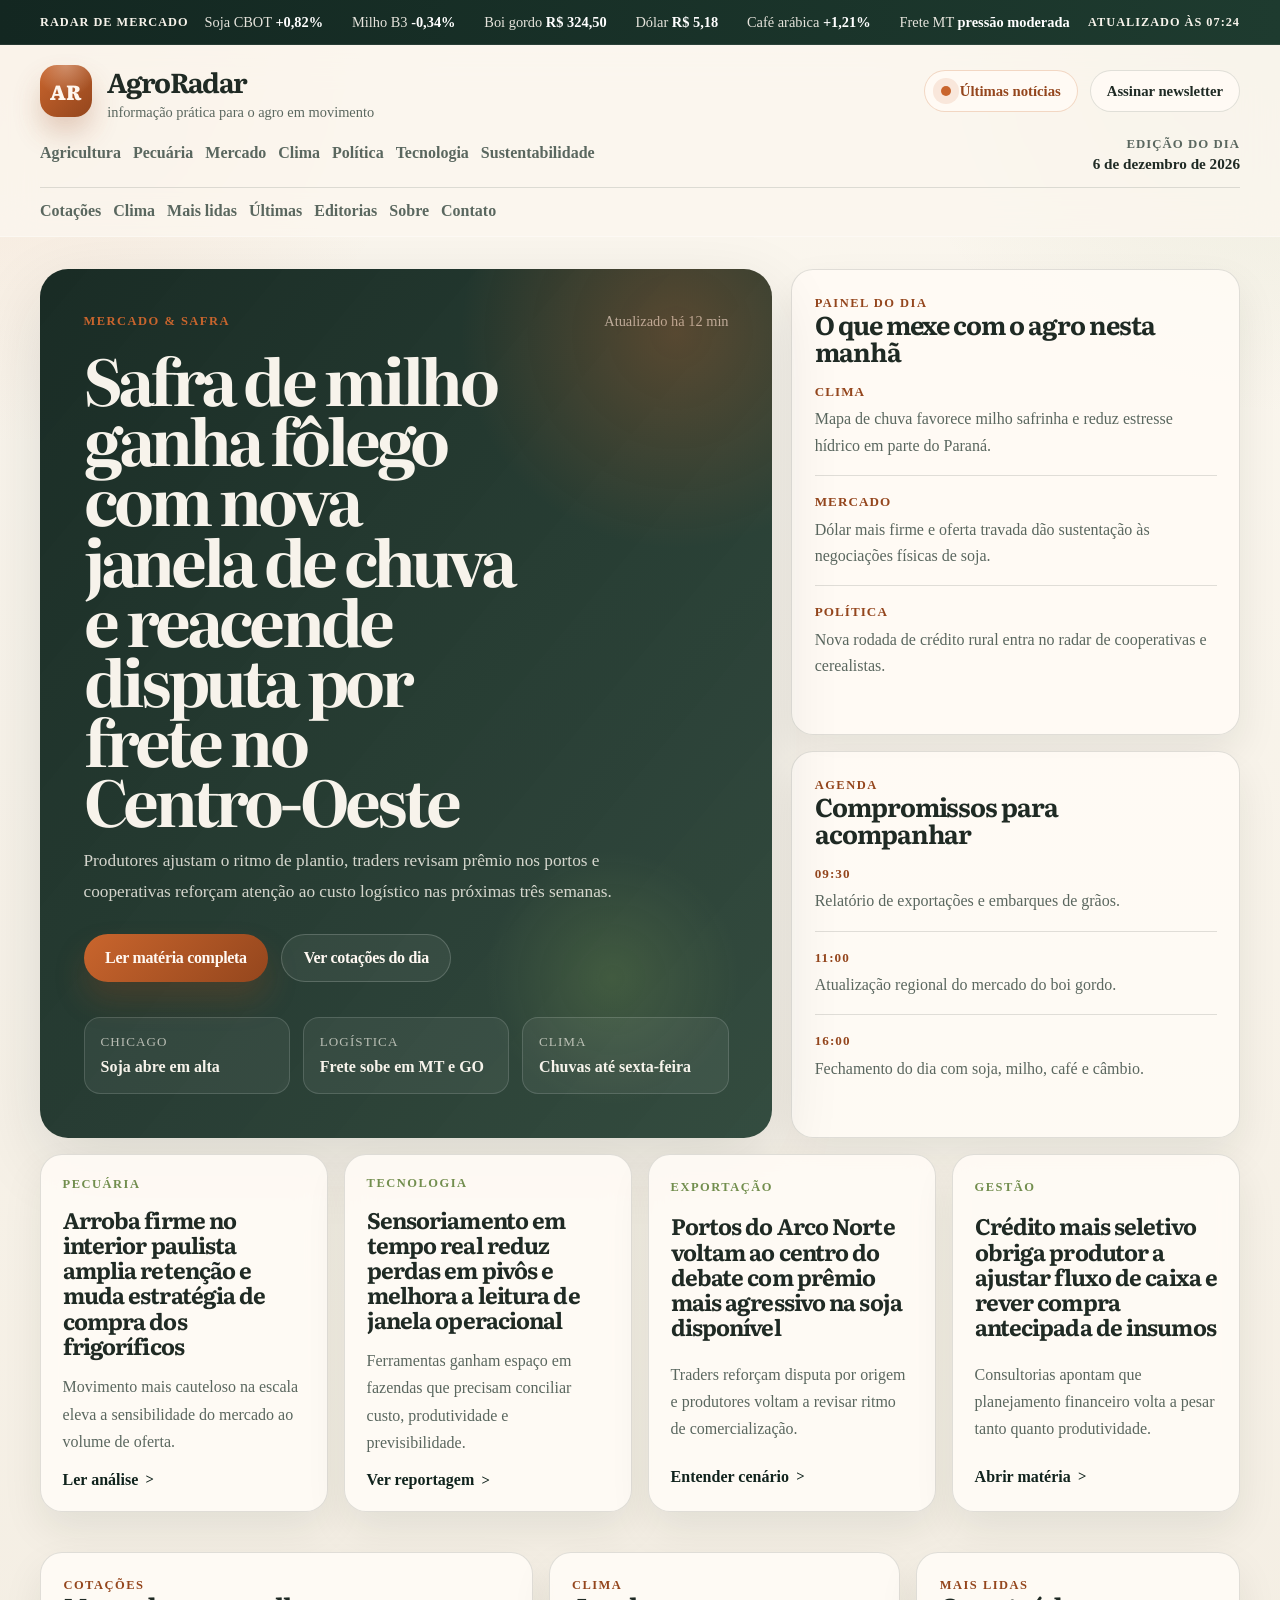
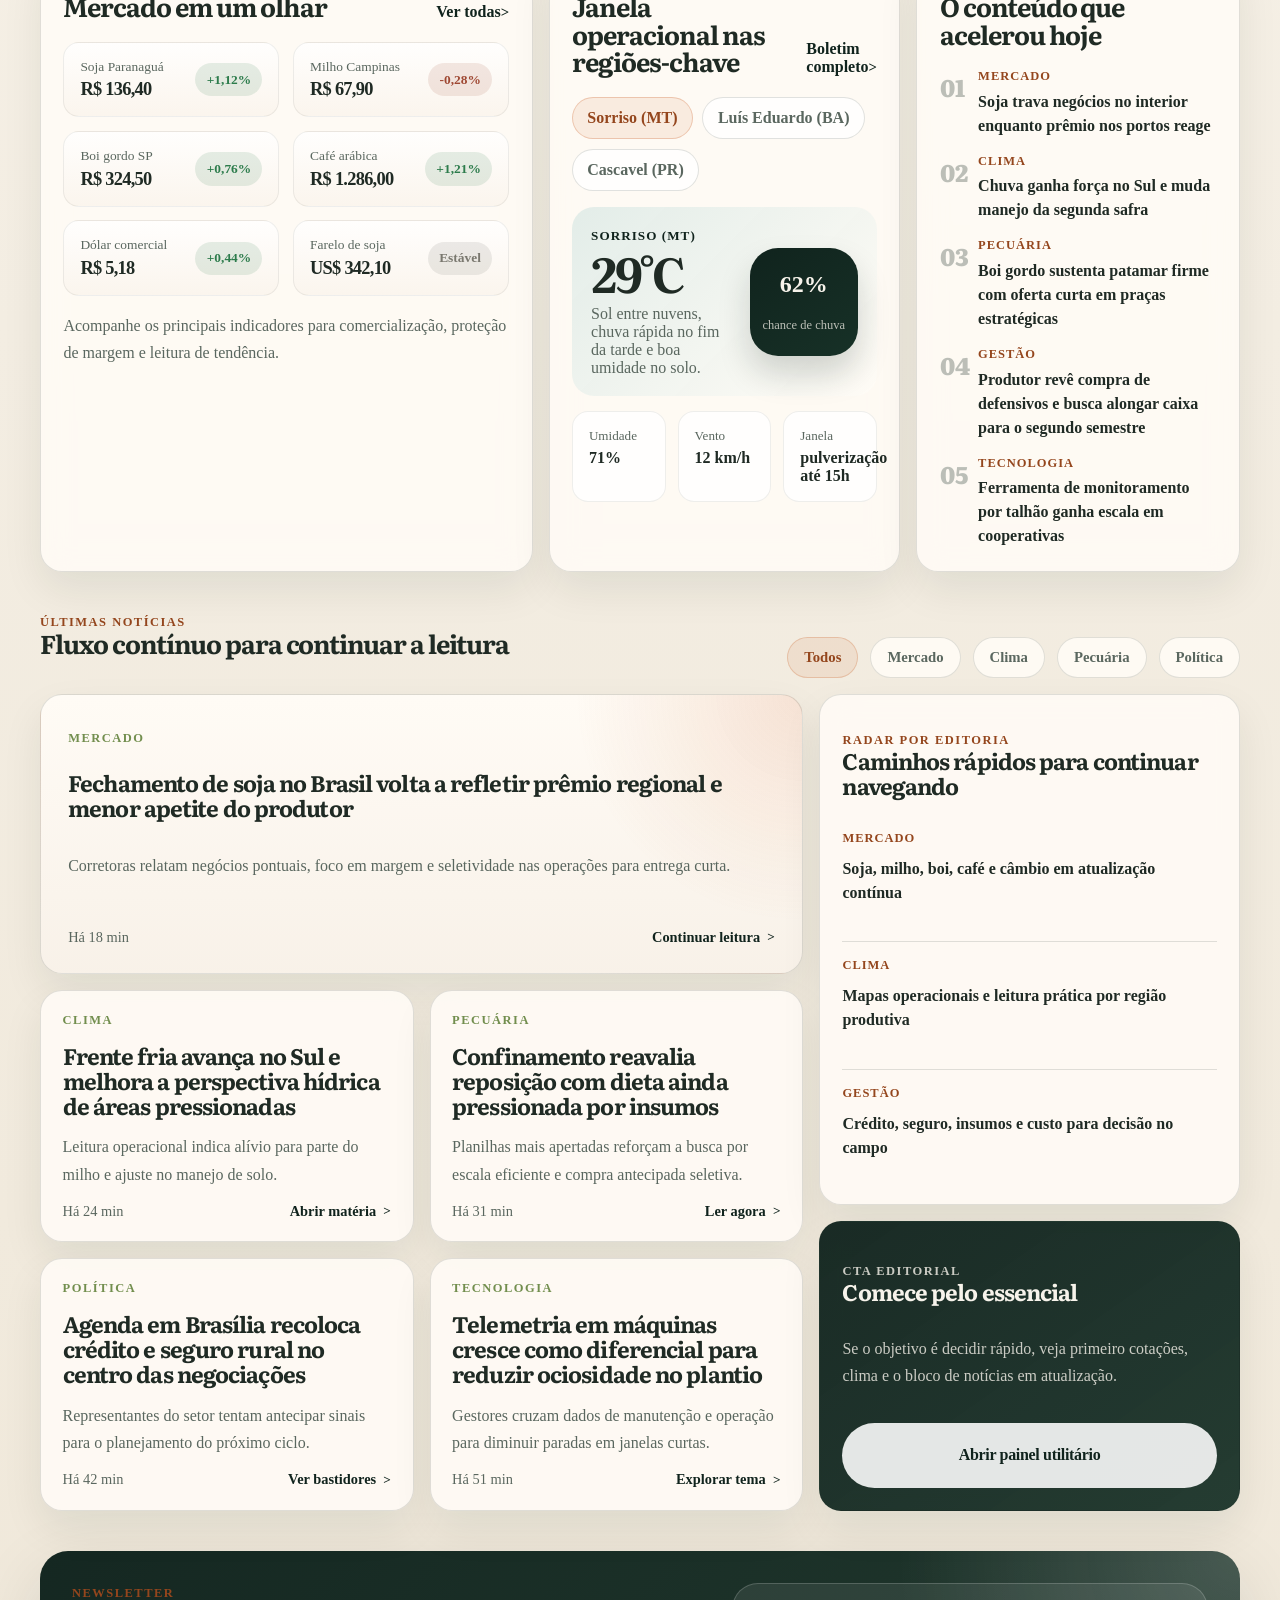
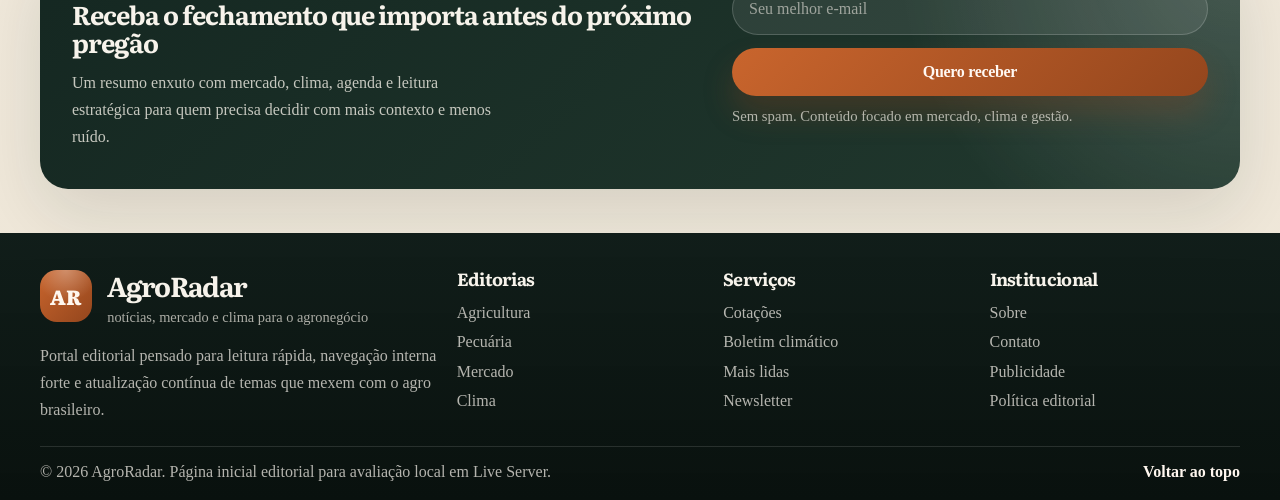
==== index.html @ d8e0eb6e "agroradar" ====
<!DOCTYPE html>
<html lang="pt-BR">
<head>
  <meta charset="UTF-8">
  <meta name="viewport" content="width=device-width, initial-scale=1.0">
  <title>AgroRadar | Notícias, mercado e clima para o agro</title>
  <meta
    name="description"
    content="AgroRadar é um portal editorial do agronegócio com notícias, cotações, clima e análise para quem decide no campo e no mercado."
  >
  <link rel="preconnect" href="https://fonts.googleapis.com">
  <link rel="preconnect" href="https://fonts.gstatic.com" crossorigin>
  <link
    href="https://fonts.googleapis.com/css2?family=Literata:opsz,wght@7..72,600;7..72,700;7..72,800&family=Manrope:wght@400;500;600;700;800&display=swap"
    rel="stylesheet"
  >
  <link rel="stylesheet" href="css/style.css">
</head>
<body>
  <div class="page-shell">
    <aside class="market-ticker" aria-label="Ticker de mercado">
      <div class="container ticker-wrap">
        <span class="ticker-label">Radar de Mercado</span>
        <div class="ticker-window">
          <div class="ticker-track">
            <div class="ticker-group" aria-hidden="false">
              <span>Soja CBOT <strong>+0,82%</strong></span>
              <span>Milho B3 <strong>-0,34%</strong></span>
              <span>Boi gordo <strong>R$ 324,50</strong></span>
              <span>Dólar <strong>R$ 5,18</strong></span>
              <span>Café arábica <strong>+1,21%</strong></span>
              <span>Frete MT <strong>pressão moderada</strong></span>
            </div>
            <div class="ticker-group" aria-hidden="true">
              <span>Soja CBOT <strong>+0,82%</strong></span>
              <span>Milho B3 <strong>-0,34%</strong></span>
              <span>Boi gordo <strong>R$ 324,50</strong></span>
              <span>Dólar <strong>R$ 5,18</strong></span>
              <span>Café arábica <strong>+1,21%</strong></span>
              <span>Frete MT <strong>pressão moderada</strong></span>
            </div>
          </div>
        </div>
        <span class="ticker-meta">Atualizado às <span class="js-live-time">09:24</span></span>
      </div>
    </aside>

    <header class="site-header" id="topo">
      <div class="container header-main">
        <a class="brand" href="index.html" aria-label="AgroRadar, voltar para a página inicial">
          <span class="brand-mark">AR</span>
          <span class="brand-copy">
            <strong>AgroRadar</strong>
            <small>informação prática para o agro em movimento</small>
          </span>
        </a>

        <div class="header-actions">
          <a class="pill-link is-live" href="#ultimas">Últimas notícias</a>
          <a class="pill-link" href="#newsletter">Assinar newsletter</a>
        </div>

        <button
          class="nav-toggle"
          type="button"
          aria-expanded="false"
          aria-controls="site-navigation"
        >
          Menu
        </button>
      </div>

      <div class="container header-nav-row">
        <nav class="site-nav" id="site-navigation" aria-label="Editorias principais">
          <a href="categoria.html">Agricultura</a>
          <a href="categoria.html">Pecuária</a>
          <a href="categoria.html">Mercado</a>
          <a href="categoria.html">Clima</a>
          <a href="categoria.html">Política</a>
          <a href="categoria.html">Tecnologia</a>
          <a href="categoria.html">Sustentabilidade</a>
        </nav>

        <div class="header-stamp">
          <span>Edição do dia</span>
          <strong class="js-live-date">15 de abril de 2026</strong>
        </div>
      </div>

      <div class="container quick-links" aria-label="Navegação rápida">
        <a href="#cotacoes">Cotações</a>
        <a href="#clima">Clima</a>
        <a href="#mais-lidas">Mais lidas</a>
        <a href="#ultimas">Últimas</a>
        <a href="categoria.html">Editorias</a>
        <a href="sobre.html">Sobre</a>
        <a href="contato.html">Contato</a>
      </div>
    </header>

    <main>
      <section class="hero-section">
        <div class="container hero-grid">
          <article class="hero-lead">
            <div class="story-meta">
              <span class="eyebrow">Mercado &amp; Safra</span>
              <span class="story-time">Atualizado há 12 min</span>
            </div>

            <h1>Safra de milho ganha fôlego com nova janela de chuva e reacende disputa por frete no Centro-Oeste</h1>

            <p class="story-summary">
              Produtores ajustam o ritmo de plantio, traders revisam prêmio nos portos e cooperativas
              reforçam atenção ao custo logístico nas próximas três semanas.
            </p>

            <div class="hero-actions">
              <a class="button button--primary" href="noticia.html">Ler matéria completa</a>
              <a class="button button--ghost" href="#cotacoes">Ver cotações do dia</a>
            </div>

            <div class="hero-metrics" aria-label="Resumo rápido do cenário">
              <div>
                <span>Chicago</span>
                <strong>Soja abre em alta</strong>
              </div>
              <div>
                <span>Logística</span>
                <strong>Frete sobe em MT e GO</strong>
              </div>
              <div>
                <span>Clima</span>
                <strong>Chuvas até sexta-feira</strong>
              </div>
            </div>
          </article>

          <aside class="hero-sidebar">
            <section class="briefing-card">
              <div class="section-heading section-heading--compact">
                <div>
                  <span class="section-kicker">Painel do dia</span>
                  <h2>O que mexe com o agro nesta manhã</h2>
                </div>
              </div>

              <ul class="briefing-list">
                <li>
                  <strong>Clima</strong>
                  <p>Mapa de chuva favorece milho safrinha e reduz estresse hídrico em parte do Paraná.</p>
                </li>
                <li>
                  <strong>Mercado</strong>
                  <p>Dólar mais firme e oferta travada dão sustentação às negociações físicas de soja.</p>
                </li>
                <li>
                  <strong>Política</strong>
                  <p>Nova rodada de crédito rural entra no radar de cooperativas e cerealistas.</p>
                </li>
              </ul>
            </section>

            <section class="agenda-card">
              <div class="section-heading section-heading--compact">
                <div>
                  <span class="section-kicker">Agenda</span>
                  <h2>Compromissos para acompanhar</h2>
                </div>
              </div>

              <ul class="agenda-list">
                <li>
                  <span>09:30</span>
                  <p>Relatório de exportações e embarques de grãos.</p>
                </li>
                <li>
                  <span>11:00</span>
                  <p>Atualização regional do mercado do boi gordo.</p>
                </li>
                <li>
                  <span>16:00</span>
                  <p>Fechamento do dia com soja, milho, café e câmbio.</p>
                </li>
              </ul>
            </section>
          </aside>
        </div>

        <div class="container highlight-grid">
          <article class="story-card">
            <span class="eyebrow eyebrow--soft">Pecuária</span>
            <h3>Arroba firme no interior paulista amplia retenção e muda estratégia de compra dos frigoríficos</h3>
            <p>Movimento mais cauteloso na escala eleva a sensibilidade do mercado ao volume de oferta.</p>
            <a class="text-link" href="noticia.html">Ler análise</a>
          </article>

          <article class="story-card">
            <span class="eyebrow eyebrow--soft">Tecnologia</span>
            <h3>Sensoriamento em tempo real reduz perdas em pivôs e melhora a leitura de janela operacional</h3>
            <p>Ferramentas ganham espaço em fazendas que precisam conciliar custo, produtividade e previsibilidade.</p>
            <a class="text-link" href="noticia.html">Ver reportagem</a>
          </article>

          <article class="story-card">
            <span class="eyebrow eyebrow--soft">Exportação</span>
            <h3>Portos do Arco Norte voltam ao centro do debate com prêmio mais agressivo na soja disponível</h3>
            <p>Traders reforçam disputa por origem e produtores voltam a revisar ritmo de comercialização.</p>
            <a class="text-link" href="noticia.html">Entender cenário</a>
          </article>

          <article class="story-card">
            <span class="eyebrow eyebrow--soft">Gestão</span>
            <h3>Crédito mais seletivo obriga produtor a ajustar fluxo de caixa e rever compra antecipada de insumos</h3>
            <p>Consultorias apontam que planejamento financeiro volta a pesar tanto quanto produtividade.</p>
            <a class="text-link" href="noticia.html">Abrir matéria</a>
          </article>
        </div>
      </section>

      <section class="utility-section">
        <div class="container utility-grid">
          <article class="panel quotes-panel" id="cotacoes">
            <div class="section-heading">
              <div>
                <span class="section-kicker">Cotações</span>
                <h2>Mercado em um olhar</h2>
              </div>
              <a class="section-link" href="categoria.html">Ver todas</a>
            </div>

            <div class="quote-grid">
              <article class="quote-card">
                <div>
                  <span>Soja Paranaguá</span>
                  <strong>R$ 136,40</strong>
                </div>
                <span class="quote-trend is-up">+1,12%</span>
              </article>
              <article class="quote-card">
                <div>
                  <span>Milho Campinas</span>
                  <strong>R$ 67,90</strong>
                </div>
                <span class="quote-trend is-down">-0,28%</span>
              </article>
              <article class="quote-card">
                <div>
                  <span>Boi gordo SP</span>
                  <strong>R$ 324,50</strong>
                </div>
                <span class="quote-trend is-up">+0,76%</span>
              </article>
              <article class="quote-card">
                <div>
                  <span>Café arábica</span>
                  <strong>R$ 1.286,00</strong>
                </div>
                <span class="quote-trend is-up">+1,21%</span>
              </article>
              <article class="quote-card">
                <div>
                  <span>Dólar comercial</span>
                  <strong>R$ 5,18</strong>
                </div>
                <span class="quote-trend is-up">+0,44%</span>
              </article>
              <article class="quote-card">
                <div>
                  <span>Farelo de soja</span>
                  <strong>US$ 342,10</strong>
                </div>
                <span class="quote-trend is-flat">Estável</span>
              </article>
            </div>

            <p class="panel-note">
              Acompanhe os principais indicadores para comercialização, proteção de margem e leitura de tendência.
            </p>
          </article>

          <aside class="panel weather-panel" id="clima">
            <div class="section-heading">
              <div>
                <span class="section-kicker">Clima</span>
                <h2>Janela operacional nas regiões-chave</h2>
              </div>
              <a class="section-link" href="categoria.html">Boletim completo</a>
            </div>

            <div class="weather-tabs" role="tablist" aria-label="Regiões monitoradas">
              <button class="weather-tab is-active" type="button" data-city="sorriso" aria-pressed="true">Sorriso (MT)</button>
              <button class="weather-tab" type="button" data-city="luis-eduardo" aria-pressed="false">Luís Eduardo (BA)</button>
              <button class="weather-tab" type="button" data-city="cascavel" aria-pressed="false">Cascavel (PR)</button>
            </div>

            <div class="weather-current">
              <div class="weather-copy">
                <span class="weather-label" data-weather-city-label>Sorriso (MT)</span>
                <strong class="weather-temp" data-weather-temp>29°C</strong>
                <p data-weather-condition>Sol entre nuvens, chuva rápida no fim da tarde e boa umidade no solo.</p>
              </div>
              <div class="weather-badge">
                <span data-weather-rain>62%</span>
                <small>chance de chuva</small>
              </div>
            </div>

            <div class="weather-stats">
              <article>
                <span>Umidade</span>
                <strong data-weather-humidity>71%</strong>
              </article>
              <article>
                <span>Vento</span>
                <strong data-weather-wind>12 km/h</strong>
              </article>
              <article>
                <span>Janela</span>
                <strong data-weather-window>pulverização até 15h</strong>
              </article>
            </div>
          </aside>

          <aside class="panel reads-panel" id="mais-lidas">
            <div class="section-heading">
              <div>
                <span class="section-kicker">Mais lidas</span>
                <h2>O conteúdo que acelerou hoje</h2>
              </div>
            </div>

            <ol class="ranked-list">
              <li>
                <a href="noticia.html">
                  <span class="ranked-category">Mercado</span>
                  <strong>Soja trava negócios no interior enquanto prêmio nos portos reage</strong>
                </a>
              </li>
              <li>
                <a href="noticia.html">
                  <span class="ranked-category">Clima</span>
                  <strong>Chuva ganha força no Sul e muda manejo da segunda safra</strong>
                </a>
              </li>
              <li>
                <a href="noticia.html">
                  <span class="ranked-category">Pecuária</span>
                  <strong>Boi gordo sustenta patamar firme com oferta curta em praças estratégicas</strong>
                </a>
              </li>
              <li>
                <a href="noticia.html">
                  <span class="ranked-category">Gestão</span>
                  <strong>Produtor revê compra de defensivos e busca alongar caixa para o segundo semestre</strong>
                </a>
              </li>
              <li>
                <a href="noticia.html">
                  <span class="ranked-category">Tecnologia</span>
                  <strong>Ferramenta de monitoramento por talhão ganha escala em cooperativas</strong>
                </a>
              </li>
            </ol>
          </aside>
        </div>
      </section>

      <section class="latest-section" id="ultimas">
        <div class="container latest-header">
          <div class="section-heading">
            <div>
              <span class="section-kicker">Últimas notícias</span>
              <h2>Fluxo contínuo para continuar a leitura</h2>
            </div>
          </div>

          <div class="filter-pills" aria-label="Filtros editoriais">
            <a class="filter-pill is-active" href="categoria.html">Todos</a>
            <a class="filter-pill" href="categoria.html">Mercado</a>
            <a class="filter-pill" href="categoria.html">Clima</a>
            <a class="filter-pill" href="categoria.html">Pecuária</a>
            <a class="filter-pill" href="categoria.html">Política</a>
          </div>
        </div>

        <div class="container latest-layout">
          <div class="latest-main">
            <article class="news-card news-card--feature">
              <span class="eyebrow eyebrow--soft">Mercado</span>
              <h3>Fechamento de soja no Brasil volta a refletir prêmio regional e menor apetite do produtor</h3>
              <p>Corretoras relatam negócios pontuais, foco em margem e seletividade nas operações para entrega curta.</p>
              <div class="news-card-footer">
                <span>Há 18 min</span>
                <a class="text-link" href="noticia.html">Continuar leitura</a>
              </div>
            </article>

            <article class="news-card">
              <span class="eyebrow eyebrow--soft">Clima</span>
              <h3>Frente fria avança no Sul e melhora a perspectiva hídrica de áreas pressionadas</h3>
              <p>Leitura operacional indica alívio para parte do milho e ajuste no manejo de solo.</p>
              <div class="news-card-footer">
                <span>Há 24 min</span>
                <a class="text-link" href="noticia.html">Abrir matéria</a>
              </div>
            </article>

            <article class="news-card">
              <span class="eyebrow eyebrow--soft">Pecuária</span>
              <h3>Confinamento reavalia reposição com dieta ainda pressionada por insumos</h3>
              <p>Planilhas mais apertadas reforçam a busca por escala eficiente e compra antecipada seletiva.</p>
              <div class="news-card-footer">
                <span>Há 31 min</span>
                <a class="text-link" href="noticia.html">Ler agora</a>
              </div>
            </article>

            <article class="news-card">
              <span class="eyebrow eyebrow--soft">Política</span>
              <h3>Agenda em Brasília recoloca crédito e seguro rural no centro das negociações</h3>
              <p>Representantes do setor tentam antecipar sinais para o planejamento do próximo ciclo.</p>
              <div class="news-card-footer">
                <span>Há 42 min</span>
                <a class="text-link" href="noticia.html">Ver bastidores</a>
              </div>
            </article>

            <article class="news-card">
              <span class="eyebrow eyebrow--soft">Tecnologia</span>
              <h3>Telemetria em máquinas cresce como diferencial para reduzir ociosidade no plantio</h3>
              <p>Gestores cruzam dados de manutenção e operação para diminuir paradas em janelas curtas.</p>
              <div class="news-card-footer">
                <span>Há 51 min</span>
                <a class="text-link" href="noticia.html">Explorar tema</a>
              </div>
            </article>
          </div>

          <aside class="latest-sidebar">
            <section class="panel sidebar-panel">
              <div class="section-heading section-heading--compact">
                <div>
                  <span class="section-kicker">Radar por editoria</span>
                  <h2>Caminhos rápidos para continuar navegando</h2>
                </div>
              </div>

              <a class="topic-link" href="categoria.html">
                <span>Mercado</span>
                <strong>Soja, milho, boi, café e câmbio em atualização contínua</strong>
              </a>
              <a class="topic-link" href="categoria.html">
                <span>Clima</span>
                <strong>Mapas operacionais e leitura prática por região produtiva</strong>
              </a>
              <a class="topic-link" href="categoria.html">
                <span>Gestão</span>
                <strong>Crédito, seguro, insumos e custo para decisão no campo</strong>
              </a>
            </section>

            <section class="panel sidebar-panel sidebar-panel--accent">
              <div class="section-heading section-heading--compact">
                <div>
                  <span class="section-kicker">CTA editorial</span>
                  <h2>Comece pelo essencial</h2>
                </div>
              </div>

              <p>Se o objetivo é decidir rápido, veja primeiro cotações, clima e o bloco de notícias em atualização.</p>
              <a class="button button--secondary" href="#cotacoes">Abrir painel utilitário</a>
            </section>
          </aside>
        </div>
      </section>

      <section class="newsletter-section" id="newsletter">
        <div class="container">
          <div class="newsletter-card">
            <div class="newsletter-copy">
              <span class="section-kicker">Newsletter</span>
              <h2>Receba o fechamento que importa antes do próximo pregão</h2>
              <p>
                Um resumo enxuto com mercado, clima, agenda e leitura estratégica para quem precisa
                decidir com mais contexto e menos ruído.
              </p>
            </div>

            <form class="newsletter-form" data-newsletter-form>
              <label class="visually-hidden" for="newsletter-email">Seu e-mail</label>
              <input
                id="newsletter-email"
                name="email"
                type="email"
                placeholder="Seu melhor e-mail"
                required
              >
              <button class="button button--primary" type="submit">Quero receber</button>
              <p class="form-note">Sem spam. Conteúdo focado em mercado, clima e gestão.</p>
              <p class="form-feedback" data-form-feedback role="status" aria-live="polite"></p>
            </form>
          </div>
        </div>
      </section>
    </main>

    <footer class="site-footer">
      <div class="container footer-grid">
        <section class="footer-brand">
          <a class="brand brand--footer" href="index.html">
            <span class="brand-mark">AR</span>
            <span class="brand-copy">
              <strong>AgroRadar</strong>
              <small>notícias, mercado e clima para o agronegócio</small>
            </span>
          </a>
          <p>
            Portal editorial pensado para leitura rápida, navegação interna forte e atualização
            contínua de temas que mexem com o agro brasileiro.
          </p>
        </section>

        <nav class="footer-column" aria-label="Editorias do rodapé">
          <h3>Editorias</h3>
          <a href="categoria.html">Agricultura</a>
          <a href="categoria.html">Pecuária</a>
          <a href="categoria.html">Mercado</a>
          <a href="categoria.html">Clima</a>
        </nav>

        <nav class="footer-column" aria-label="Serviços do rodapé">
          <h3>Serviços</h3>
          <a href="#cotacoes">Cotações</a>
          <a href="#clima">Boletim climático</a>
          <a href="#mais-lidas">Mais lidas</a>
          <a href="#newsletter">Newsletter</a>
        </nav>

        <nav class="footer-column" aria-label="Institucional do rodapé">
          <h3>Institucional</h3>
          <a href="sobre.html">Sobre</a>
          <a href="contato.html">Contato</a>
          <a href="categoria.html">Publicidade</a>
          <a href="categoria.html">Política editorial</a>
        </nav>
      </div>

      <div class="container footer-bottom">
        <p>&copy; 2026 AgroRadar. Página inicial editorial para avaliação local em Live Server.</p>
        <a href="#topo">Voltar ao topo</a>
      </div>
    </footer>
  </div>

  <script src="js/script.js"></script>
</body>
</html>
---- css/style.css ----
:root {
  --bg: #f3ede2;
  --bg-soft: #faf6ef;
  --surface: rgba(255, 252, 246, 0.9);
  --surface-strong: #10231d;
  --surface-strong-alt: #173127;
  --ink: #1f2a24;
  --ink-soft: #5a675f;
  --line: rgba(38, 50, 44, 0.14);
  --line-strong: rgba(255, 255, 255, 0.12);
  --accent: #c9652d;
  --accent-deep: #94461d;
  --accent-soft: #f1d2bf;
  --olive: #728e4e;
  --olive-soft: #dbe4cd;
  --sky: #d7e7e3;
  --positive: #2d7c4c;
  --negative: #9f4833;
  --neutral: #7a786f;
  --shadow-strong: 0 24px 70px rgba(17, 35, 29, 0.12);
  --shadow-soft: 0 18px 40px rgba(17, 35, 29, 0.08);
  --radius-xl: 28px;
  --radius-lg: 22px;
  --radius-md: 16px;
  --radius-sm: 12px;
  --container: 1200px;
  --font-sans: "Manrope", "Segoe UI", sans-serif;
  --font-serif: "Literata", Georgia, serif;
}

*,
*::before,
*::after {
  box-sizing: border-box;
}

html {
  scroll-behavior: smooth;
}

body {
  margin: 0;
  min-height: 100vh;
  font-family: var(--font-sans);
  color: var(--ink);
  background:
    radial-gradient(circle at top left, rgba(201, 101, 45, 0.12), transparent 28rem),
    radial-gradient(circle at top right, rgba(114, 142, 78, 0.12), transparent 26rem),
    linear-gradient(180deg, #fbf7ef 0%, var(--bg) 52%, #efe7d8 100%);
}

body::before {
  content: "";
  position: fixed;
  inset: 0;
  background-image:
    linear-gradient(rgba(255, 255, 255, 0.22) 1px, transparent 1px),
    linear-gradient(90deg, rgba(255, 255, 255, 0.22) 1px, transparent 1px);
  background-size: 48px 48px;
  opacity: 0.18;
  pointer-events: none;
  mask-image: linear-gradient(180deg, black 0%, transparent 100%);
}

body,
button,
input {
  font: inherit;
}

a {
  color: inherit;
  text-decoration: none;
}

button,
input {
  border: 0;
}

button {
  cursor: pointer;
}

img {
  display: block;
  max-width: 100%;
}

p,
h1,
h2,
h3,
ul,
ol {
  margin: 0;
}

ul,
ol {
  padding: 0;
}

.page-shell {
  position: relative;
  overflow: clip;
}

.container {
  width: min(calc(100% - 2rem), var(--container));
  margin-inline: auto;
}

.visually-hidden {
  position: absolute;
  width: 1px;
  height: 1px;
  padding: 0;
  margin: -1px;
  overflow: hidden;
  clip: rect(0, 0, 0, 0);
  white-space: nowrap;
  border: 0;
}

.button,
.pill-link,
.filter-pill,
.weather-tab {
  transition:
    transform 180ms ease,
    background-color 180ms ease,
    border-color 180ms ease,
    color 180ms ease,
    box-shadow 180ms ease;
}

.button {
  display: inline-flex;
  align-items: center;
  justify-content: center;
  min-height: 48px;
  padding: 0.85rem 1.35rem;
  border-radius: 999px;
  font-weight: 800;
  letter-spacing: -0.02em;
}

.button--primary {
  background: linear-gradient(135deg, var(--accent), var(--accent-deep));
  color: #fff8f2;
  box-shadow: 0 18px 30px rgba(148, 70, 29, 0.28);
}

.button--ghost {
  border: 1px solid rgba(255, 255, 255, 0.18);
  color: #fff8f2;
  background: rgba(255, 255, 255, 0.06);
}

.button--secondary {
  background: rgba(255, 255, 255, 0.88);
  color: var(--surface-strong);
}

.button:hover,
.pill-link:hover,
.filter-pill:hover,
.weather-tab:hover {
  transform: translateY(-2px);
}

.section-heading {
  display: flex;
  align-items: flex-end;
  justify-content: space-between;
  gap: 1rem;
  margin-bottom: 1.3rem;
}

.section-heading--compact {
  margin-bottom: 1rem;
}

.section-kicker,
.eyebrow {
  display: inline-flex;
  align-items: center;
  gap: 0.45rem;
  font-size: 0.78rem;
  font-weight: 800;
  letter-spacing: 0.12em;
  text-transform: uppercase;
}

.section-kicker {
  color: var(--accent-deep);
}

.eyebrow {
  color: var(--accent);
}

.eyebrow--soft {
  color: var(--olive);
}

.section-heading h2,
.newsletter-copy h2,
.footer-column h3 {
  font-family: var(--font-serif);
  letter-spacing: -0.04em;
}

.section-heading h2,
.newsletter-copy h2 {
  font-size: clamp(1.55rem, 2vw, 2.1rem);
  line-height: 1.08;
}

.section-link,
.text-link {
  font-weight: 800;
  color: var(--surface-strong);
}

.text-link {
  display: inline-flex;
  align-items: center;
  gap: 0.45rem;
}

.text-link::after,
.section-link::after {
  content: ">";
  font-size: 0.92em;
}

.panel,
.story-card,
.news-card {
  border: 1px solid var(--line);
  border-radius: var(--radius-lg);
  background: rgba(255, 251, 245, 0.9);
  backdrop-filter: blur(14px);
  box-shadow: var(--shadow-soft);
}

.market-ticker {
  position: relative;
  z-index: 40;
  border-bottom: 1px solid rgba(255, 255, 255, 0.08);
  background: linear-gradient(90deg, #132721, #1e3b2f);
  color: #f7f3eb;
}

.ticker-wrap {
  display: grid;
  grid-template-columns: auto 1fr auto;
  align-items: center;
  gap: 1rem;
  min-height: 44px;
}

.ticker-label,
.ticker-meta {
  font-size: 0.77rem;
  font-weight: 800;
  letter-spacing: 0.08em;
  text-transform: uppercase;
}

.ticker-window {
  overflow: hidden;
}

.ticker-track {
  display: flex;
  width: max-content;
  animation: ticker-slide 28s linear infinite;
}

.ticker-group {
  display: flex;
  align-items: center;
  gap: 1.8rem;
  padding-right: 1.8rem;
  white-space: nowrap;
}

.ticker-group span {
  color: rgba(247, 243, 235, 0.92);
  font-size: 0.9rem;
}

.ticker-group strong {
  color: #fff;
}

.site-header {
  position: sticky;
  top: 0;
  z-index: 35;
  padding: 1rem 0 0.8rem;
  border-bottom: 1px solid rgba(255, 255, 255, 0.35);
  background: rgba(251, 247, 239, 0.78);
  backdrop-filter: blur(18px);
  transition:
    padding 180ms ease,
    box-shadow 180ms ease,
    background-color 180ms ease;
}

.site-header.is-compact {
  padding: 0.75rem 0 0.65rem;
  box-shadow: 0 8px 28px rgba(17, 35, 29, 0.08);
  background: rgba(251, 247, 239, 0.92);
}

.header-main,
.header-nav-row {
  display: flex;
  align-items: center;
  justify-content: space-between;
  gap: 1rem;
}

.header-nav-row {
  margin-top: 1rem;
}

.brand {
  display: inline-flex;
  align-items: center;
  gap: 0.95rem;
}

.brand-mark {
  display: inline-grid;
  place-items: center;
  width: 52px;
  height: 52px;
  border-radius: 17px;
  background:
    radial-gradient(circle at top, rgba(255, 255, 255, 0.3), transparent 55%),
    linear-gradient(135deg, var(--accent), var(--accent-deep));
  color: #fff7ef;
  font-family: var(--font-serif);
  font-size: 1.28rem;
  font-weight: 800;
  box-shadow: 0 16px 28px rgba(148, 70, 29, 0.24);
}

.brand-copy {
  display: grid;
  gap: 0.2rem;
}

.brand-copy strong {
  font-family: var(--font-serif);
  font-size: 1.7rem;
  letter-spacing: -0.06em;
}

.brand-copy small {
  color: var(--ink-soft);
  font-size: 0.9rem;
}

.header-actions,
.site-nav,
.quick-links,
.filter-pills {
  display: flex;
  align-items: center;
  gap: 0.75rem;
  flex-wrap: wrap;
}

.pill-link,
.filter-pill {
  display: inline-flex;
  align-items: center;
  gap: 0.55rem;
  min-height: 40px;
  padding: 0.7rem 1rem;
  border: 1px solid var(--line);
  border-radius: 999px;
  background: rgba(255, 251, 245, 0.92);
  font-size: 0.92rem;
  font-weight: 700;
}

.pill-link.is-live {
  border-color: rgba(201, 101, 45, 0.24);
  color: var(--accent-deep);
}

.pill-link.is-live::before {
  content: "";
  width: 0.6rem;
  height: 0.6rem;
  border-radius: 999px;
  background: var(--accent);
  box-shadow: 0 0 0 8px rgba(201, 101, 45, 0.12);
  animation: pulse-live 1.6s infinite;
}

.site-nav a,
.quick-links a {
  padding-bottom: 0.2rem;
  font-weight: 800;
  color: var(--ink-soft);
}

.site-nav a:hover,
.quick-links a:hover {
  color: var(--surface-strong);
}

.header-stamp {
  display: inline-grid;
  gap: 0.15rem;
  text-align: right;
}

.header-stamp span {
  font-size: 0.8rem;
  color: var(--ink-soft);
  text-transform: uppercase;
  letter-spacing: 0.08em;
  font-weight: 800;
}

.header-stamp strong {
  font-size: 0.95rem;
}

.quick-links {
  margin-top: 0.9rem;
  padding-top: 0.9rem;
  border-top: 1px solid var(--line);
}

.nav-toggle {
  display: none;
  min-height: 44px;
  padding: 0.75rem 1rem;
  border: 1px solid var(--line);
  border-radius: 999px;
  background: rgba(255, 251, 245, 0.92);
  font-weight: 800;
}

.hero-section {
  padding: 2rem 0 1.25rem;
}

.hero-grid {
  display: grid;
  grid-template-columns: minmax(0, 1.55fr) minmax(300px, 0.95fr);
  gap: 1.2rem;
}

.hero-lead {
  position: relative;
  overflow: hidden;
  min-height: 560px;
  padding: clamp(1.8rem, 3.4vw, 3rem);
  border-radius: var(--radius-xl);
  background:
    linear-gradient(130deg, rgba(16, 35, 29, 0.96), rgba(30, 58, 45, 0.9)),
    linear-gradient(180deg, rgba(255, 255, 255, 0.02), transparent);
  color: #f7f3eb;
  box-shadow: var(--shadow-strong);
}

.hero-lead::before,
.hero-lead::after {
  content: "";
  position: absolute;
  border-radius: 50%;
  pointer-events: none;
}

.hero-lead::before {
  width: 28rem;
  height: 28rem;
  right: -8rem;
  top: -10rem;
  background: radial-gradient(circle, rgba(201, 101, 45, 0.3), transparent 68%);
}

.hero-lead::after {
  width: 16rem;
  height: 16rem;
  right: 2rem;
  bottom: 2rem;
  background: radial-gradient(circle, rgba(114, 142, 78, 0.28), transparent 70%);
}

.story-meta {
  display: flex;
  align-items: center;
  justify-content: space-between;
  gap: 0.75rem;
  margin-bottom: 1.2rem;
}

.story-time {
  color: rgba(247, 243, 235, 0.72);
  font-size: 0.9rem;
}

.hero-lead h1 {
  position: relative;
  z-index: 1;
  max-width: 11ch;
  margin-bottom: 1rem;
  font-family: var(--font-serif);
  font-size: clamp(2.8rem, 5vw, 5rem);
  line-height: 0.94;
  letter-spacing: -0.06em;
}

.story-summary {
  position: relative;
  z-index: 1;
  max-width: 62ch;
  color: rgba(247, 243, 235, 0.84);
  font-size: 1.08rem;
  line-height: 1.75;
}

.hero-actions {
  position: relative;
  z-index: 1;
  display: flex;
  gap: 0.8rem;
  flex-wrap: wrap;
  margin-top: 1.7rem;
}

.hero-metrics {
  position: relative;
  z-index: 1;
  display: grid;
  grid-template-columns: repeat(3, minmax(0, 1fr));
  gap: 0.8rem;
  margin-top: 2.2rem;
}

.hero-metrics div {
  padding: 1rem;
  border: 1px solid rgba(255, 255, 255, 0.14);
  border-radius: var(--radius-md);
  background: rgba(255, 255, 255, 0.06);
}

.hero-metrics span {
  display: block;
  margin-bottom: 0.35rem;
  color: rgba(247, 243, 235, 0.68);
  font-size: 0.82rem;
  text-transform: uppercase;
  letter-spacing: 0.08em;
}

.hero-metrics strong {
  font-size: 1rem;
  line-height: 1.35;
}

.hero-sidebar {
  display: grid;
  gap: 1rem;
}

.briefing-card,
.agenda-card {
  padding: 1.4rem;
  border: 1px solid var(--line);
  border-radius: var(--radius-lg);
  background: rgba(255, 251, 245, 0.88);
  box-shadow: var(--shadow-soft);
}

.briefing-list,
.agenda-list {
  display: grid;
  gap: 1rem;
  list-style: none;
}

.briefing-list li,
.agenda-list li {
  padding-top: 1rem;
  border-top: 1px solid var(--line);
}

.briefing-list li:first-child,
.agenda-list li:first-child {
  padding-top: 0;
  border-top: 0;
}

.briefing-list strong,
.agenda-list span {
  display: inline-block;
  margin-bottom: 0.4rem;
  font-size: 0.82rem;
  font-weight: 800;
  text-transform: uppercase;
  letter-spacing: 0.08em;
  color: var(--accent-deep);
}

.briefing-list p,
.agenda-list p {
  color: var(--ink-soft);
  line-height: 1.65;
}

.highlight-grid {
  display: grid;
  grid-template-columns: repeat(4, minmax(0, 1fr));
  gap: 1rem;
  margin-top: 1rem;
}

.story-card,
.news-card {
  display: grid;
  gap: 0.95rem;
  padding: 1.35rem;
}

.story-card h3,
.news-card h3,
.sidebar-panel h2 {
  font-family: var(--font-serif);
  font-size: 1.4rem;
  line-height: 1.12;
  letter-spacing: -0.04em;
}

.story-card p,
.news-card p,
.sidebar-panel p,
.panel-note,
.newsletter-copy p,
.footer-brand p {
  color: var(--ink-soft);
  line-height: 1.7;
}

.utility-section,
.latest-section,
.newsletter-section {
  padding: 1.25rem 0;
}

.utility-grid {
  display: grid;
  grid-template-columns: minmax(0, 1.4fr) minmax(300px, 1fr) minmax(280px, 0.92fr);
  gap: 1rem;
}

.quotes-panel,
.weather-panel,
.reads-panel,
.sidebar-panel {
  padding: 1.4rem;
}

.quote-grid {
  display: grid;
  grid-template-columns: repeat(2, minmax(0, 1fr));
  gap: 0.85rem;
}

.quote-card {
  display: flex;
  align-items: center;
  justify-content: space-between;
  gap: 0.75rem;
  padding: 1rem;
  border-radius: var(--radius-md);
  background: linear-gradient(180deg, rgba(255, 255, 255, 0.82), rgba(250, 244, 236, 0.82));
  border: 1px solid rgba(38, 50, 44, 0.08);
}

.quote-card span {
  display: block;
  color: var(--ink-soft);
  font-size: 0.84rem;
}

.quote-card strong {
  display: block;
  margin-top: 0.3rem;
  font-size: 1.15rem;
  letter-spacing: -0.04em;
}

.quote-trend {
  flex-shrink: 0;
  padding: 0.55rem 0.7rem;
  border-radius: 999px;
  font-size: 0.8rem;
  font-weight: 800;
}

.quote-trend.is-up {
  background: rgba(45, 124, 76, 0.12);
  color: var(--positive);
}

.quote-trend.is-down {
  background: rgba(159, 72, 51, 0.12);
  color: var(--negative);
}

.quote-trend.is-flat {
  background: rgba(122, 120, 111, 0.14);
  color: var(--neutral);
}

.panel-note {
  margin-top: 1rem;
}

.weather-tabs {
  display: flex;
  gap: 0.6rem;
  flex-wrap: wrap;
  margin-bottom: 1rem;
}

.weather-tab {
  padding: 0.7rem 0.9rem;
  border: 1px solid var(--line);
  border-radius: 999px;
  background: rgba(255, 255, 255, 0.72);
  font-weight: 800;
  color: var(--ink-soft);
}

.weather-tab.is-active {
  border-color: rgba(201, 101, 45, 0.28);
  background: rgba(201, 101, 45, 0.1);
  color: var(--accent-deep);
}

.weather-current {
  display: flex;
  align-items: center;
  justify-content: space-between;
  gap: 1rem;
  padding: 1.2rem;
  border-radius: var(--radius-lg);
  background: linear-gradient(135deg, rgba(215, 231, 227, 0.7), rgba(255, 252, 246, 0.9));
}

.weather-label {
  display: inline-flex;
  margin-bottom: 0.4rem;
  font-size: 0.82rem;
  font-weight: 800;
  letter-spacing: 0.08em;
  text-transform: uppercase;
  color: var(--surface-strong);
}

.weather-temp {
  display: block;
  font-family: var(--font-serif);
  font-size: 3rem;
  line-height: 0.9;
  letter-spacing: -0.06em;
}

.weather-copy p {
  margin-top: 0.7rem;
  color: var(--ink-soft);
}

.weather-badge {
  display: grid;
  flex-shrink: 0;
  place-items: center;
  width: 108px;
  aspect-ratio: 1;
  padding: 0.8rem;
  border-radius: 28px;
  background: linear-gradient(145deg, var(--surface-strong), var(--surface-strong-alt));
  color: #f7f3eb;
  text-align: center;
  box-shadow: 0 18px 32px rgba(16, 35, 29, 0.18);
}

.weather-badge span {
  font-size: 1.5rem;
  font-weight: 800;
}

.weather-badge small {
  font-size: 0.78rem;
  color: rgba(247, 243, 235, 0.74);
}

.weather-stats {
  display: grid;
  grid-template-columns: repeat(3, minmax(0, 1fr));
  gap: 0.75rem;
  margin-top: 0.9rem;
}

.weather-stats article {
  padding: 1rem;
  border-radius: var(--radius-md);
  background: rgba(255, 255, 255, 0.72);
  border: 1px solid rgba(38, 50, 44, 0.08);
}

.weather-stats span {
  display: block;
  color: var(--ink-soft);
  font-size: 0.82rem;
}

.weather-stats strong {
  display: block;
  margin-top: 0.35rem;
  font-size: 1rem;
}

.ranked-list {
  counter-reset: ranked-items;
  list-style: none;
  display: grid;
  gap: 1rem;
}

.ranked-list li {
  counter-increment: ranked-items;
}

.ranked-list a {
  display: grid;
  gap: 0.35rem;
  padding-left: 2.4rem;
  position: relative;
}

.ranked-list a::before {
  content: counter(ranked-items, decimal-leading-zero);
  position: absolute;
  left: 0;
  top: 0;
  font-family: var(--font-serif);
  font-size: 1.5rem;
  font-weight: 800;
  color: rgba(16, 35, 29, 0.28);
}

.ranked-category {
  font-size: 0.78rem;
  font-weight: 800;
  letter-spacing: 0.08em;
  text-transform: uppercase;
  color: var(--accent-deep);
}

.ranked-list strong {
  line-height: 1.5;
}

.latest-header {
  display: flex;
  align-items: flex-end;
  justify-content: space-between;
  gap: 1rem;
}

.filter-pill {
  color: var(--ink-soft);
}

.filter-pill.is-active {
  border-color: rgba(201, 101, 45, 0.26);
  background: rgba(201, 101, 45, 0.1);
  color: var(--accent-deep);
}

.latest-layout {
  display: grid;
  grid-template-columns: minmax(0, 1.45fr) minmax(300px, 0.8fr);
  gap: 1rem;
  margin-top: 1rem;
}

.latest-main {
  display: grid;
  grid-template-columns: repeat(2, minmax(0, 1fr));
  gap: 1rem;
}

.news-card--feature {
  grid-column: 1 / -1;
  min-height: 280px;
  padding: 1.7rem;
  background:
    radial-gradient(circle at top right, rgba(201, 101, 45, 0.16), transparent 28%),
    linear-gradient(180deg, rgba(255, 251, 245, 0.98), rgba(248, 241, 232, 0.98));
}

.news-card-footer {
  display: flex;
  align-items: center;
  justify-content: space-between;
  gap: 0.75rem;
  margin-top: auto;
  color: var(--ink-soft);
  font-size: 0.9rem;
}

.latest-sidebar {
  display: grid;
  gap: 1rem;
}

.sidebar-panel {
  display: grid;
  gap: 0.9rem;
}

.sidebar-panel--accent {
  background:
    linear-gradient(145deg, rgba(16, 35, 29, 0.96), rgba(23, 49, 39, 0.94)),
    linear-gradient(180deg, transparent, rgba(255, 255, 255, 0.02));
  color: #f7f3eb;
}

.sidebar-panel--accent .section-kicker,
.sidebar-panel--accent p {
  color: rgba(247, 243, 235, 0.8);
}

.sidebar-panel--accent .button {
  margin-top: 0.2rem;
}

.topic-link {
  display: grid;
  gap: 0.3rem;
  padding: 1rem 0;
  border-top: 1px solid var(--line);
}

.topic-link:first-of-type {
  padding-top: 0.15rem;
  border-top: 0;
}

.topic-link span {
  font-size: 0.78rem;
  font-weight: 800;
  letter-spacing: 0.08em;
  text-transform: uppercase;
  color: var(--accent-deep);
}

.topic-link strong {
  line-height: 1.5;
}

.newsletter-card {
  display: grid;
  grid-template-columns: minmax(0, 1.15fr) minmax(320px, 0.85fr);
  gap: 1rem;
  padding: clamp(1.5rem, 3vw, 2rem);
  border-radius: var(--radius-xl);
  background:
    radial-gradient(circle at top right, rgba(255, 255, 255, 0.18), transparent 28%),
    linear-gradient(135deg, rgba(16, 35, 29, 0.98), rgba(29, 53, 42, 0.98));
  color: #f7f3eb;
  box-shadow: var(--shadow-strong);
}

.newsletter-copy p {
  max-width: 54ch;
  margin-top: 0.8rem;
  color: rgba(247, 243, 235, 0.78);
}

.newsletter-form {
  display: grid;
  align-content: center;
  gap: 0.8rem;
}

.newsletter-form input {
  min-height: 52px;
  padding: 0 1rem;
  border: 1px solid rgba(255, 255, 255, 0.18);
  border-radius: 999px;
  background: rgba(255, 255, 255, 0.08);
  color: #fff7ef;
}

.newsletter-form input::placeholder {
  color: rgba(247, 243, 235, 0.56);
}

.form-note,
.form-feedback {
  font-size: 0.92rem;
}

.form-note {
  color: rgba(247, 243, 235, 0.68);
}

.form-feedback {
  min-height: 1.3em;
  color: #fff4de;
  font-weight: 700;
}

.site-footer {
  margin-top: 1.5rem;
  padding: 2rem 0 1.2rem;
  background: linear-gradient(180deg, rgba(12, 25, 21, 0.98), rgba(9, 17, 14, 1));
  color: #f7f3eb;
}

.footer-grid {
  display: grid;
  grid-template-columns: minmax(0, 1.2fr) repeat(3, minmax(0, 0.75fr));
  gap: 1rem;
}

.brand--footer .brand-mark {
  box-shadow: none;
}

.brand--footer .brand-copy small {
  color: rgba(247, 243, 235, 0.68);
}

.footer-brand {
  display: grid;
  gap: 1rem;
}

.footer-brand p,
.footer-column a,
.footer-bottom p {
  color: rgba(247, 243, 235, 0.72);
}

.footer-column {
  display: grid;
  align-content: start;
  gap: 0.7rem;
}

.footer-column h3 {
  font-size: 1.1rem;
  margin-bottom: 0.1rem;
}

.footer-column a {
  width: fit-content;
}

.footer-column a:hover,
.footer-bottom a:hover {
  color: #fff;
}

.footer-bottom {
  display: flex;
  align-items: center;
  justify-content: space-between;
  gap: 1rem;
  margin-top: 1.4rem;
  padding-top: 1rem;
  border-top: 1px solid var(--line-strong);
}

.footer-bottom a {
  font-weight: 800;
  color: #fff7ef;
}

.button:focus-visible,
.pill-link:focus-visible,
.filter-pill:focus-visible,
.weather-tab:focus-visible,
.nav-toggle:focus-visible,
.site-nav a:focus-visible,
.quick-links a:focus-visible,
.text-link:focus-visible,
.section-link:focus-visible,
.footer-column a:focus-visible,
.footer-bottom a:focus-visible,
.newsletter-form input:focus-visible {
  outline: 3px solid rgba(201, 101, 45, 0.34);
  outline-offset: 3px;
}

@keyframes ticker-slide {
  from {
    transform: translateX(0);
  }
  to {
    transform: translateX(-50%);
  }
}

@keyframes pulse-live {
  0%,
  100% {
    box-shadow: 0 0 0 0 rgba(201, 101, 45, 0.18);
  }
  60% {
    box-shadow: 0 0 0 10px rgba(201, 101, 45, 0);
  }
}

@media (max-width: 1120px) {
  .hero-grid,
  .utility-grid,
  .latest-layout,
  .newsletter-card,
  .footer-grid {
    grid-template-columns: 1fr;
  }

  .highlight-grid {
    grid-template-columns: repeat(2, minmax(0, 1fr));
  }

  .latest-main {
    order: 2;
  }

  .latest-sidebar {
    order: 1;
  }
}

@media (max-width: 900px) {
  .ticker-wrap {
    grid-template-columns: auto 1fr;
  }

  .ticker-meta {
    display: none;
  }

  .header-actions,
  .header-stamp {
    display: none;
  }

  .header-main {
    flex-wrap: wrap;
  }

  .nav-toggle {
    display: inline-flex;
    margin-left: auto;
  }

  .header-nav-row {
    position: relative;
    margin-top: 0.8rem;
  }

  .site-nav {
    display: none;
    position: absolute;
    top: 0;
    left: 0;
    right: 0;
    padding: 1rem;
    border: 1px solid var(--line);
    border-radius: var(--radius-lg);
    background: rgba(255, 251, 245, 0.98);
    box-shadow: var(--shadow-soft);
  }

  .site-nav.is-open {
    display: grid;
  }

  .quick-links {
    margin-top: 0.7rem;
    padding-top: 0.75rem;
    overflow-x: auto;
    flex-wrap: nowrap;
  }

  .hero-lead h1 {
    max-width: none;
  }

  .hero-metrics,
  .weather-stats {
    grid-template-columns: 1fr;
  }
}

@media (max-width: 720px) {
  .container {
    width: min(calc(100% - 1.25rem), var(--container));
  }

  .highlight-grid,
  .latest-main,
  .quote-grid {
    grid-template-columns: 1fr;
  }

  .latest-header,
  .section-heading,
  .footer-bottom,
  .weather-current {
    align-items: flex-start;
    flex-direction: column;
  }

  .hero-lead {
    min-height: auto;
  }

  .hero-actions,
  .button {
    width: 100%;
  }

  .button {
    justify-content: center;
  }

  .newsletter-form {
    width: 100%;
  }
}

@media (max-width: 560px) {
  .brand-copy strong {
    font-size: 1.4rem;
  }

  .brand-copy small {
    max-width: 22ch;
  }

  .hero-lead h1 {
    font-size: clamp(2.25rem, 12vw, 3.5rem);
  }

  .news-card--feature,
  .quotes-panel,
  .weather-panel,
  .reads-panel,
  .sidebar-panel,
  .story-card,
  .news-card,
  .briefing-card,
  .agenda-card,
  .newsletter-card {
    padding: 1.15rem;
  }

  .weather-badge {
    width: 92px;
    border-radius: 22px;
  }
}
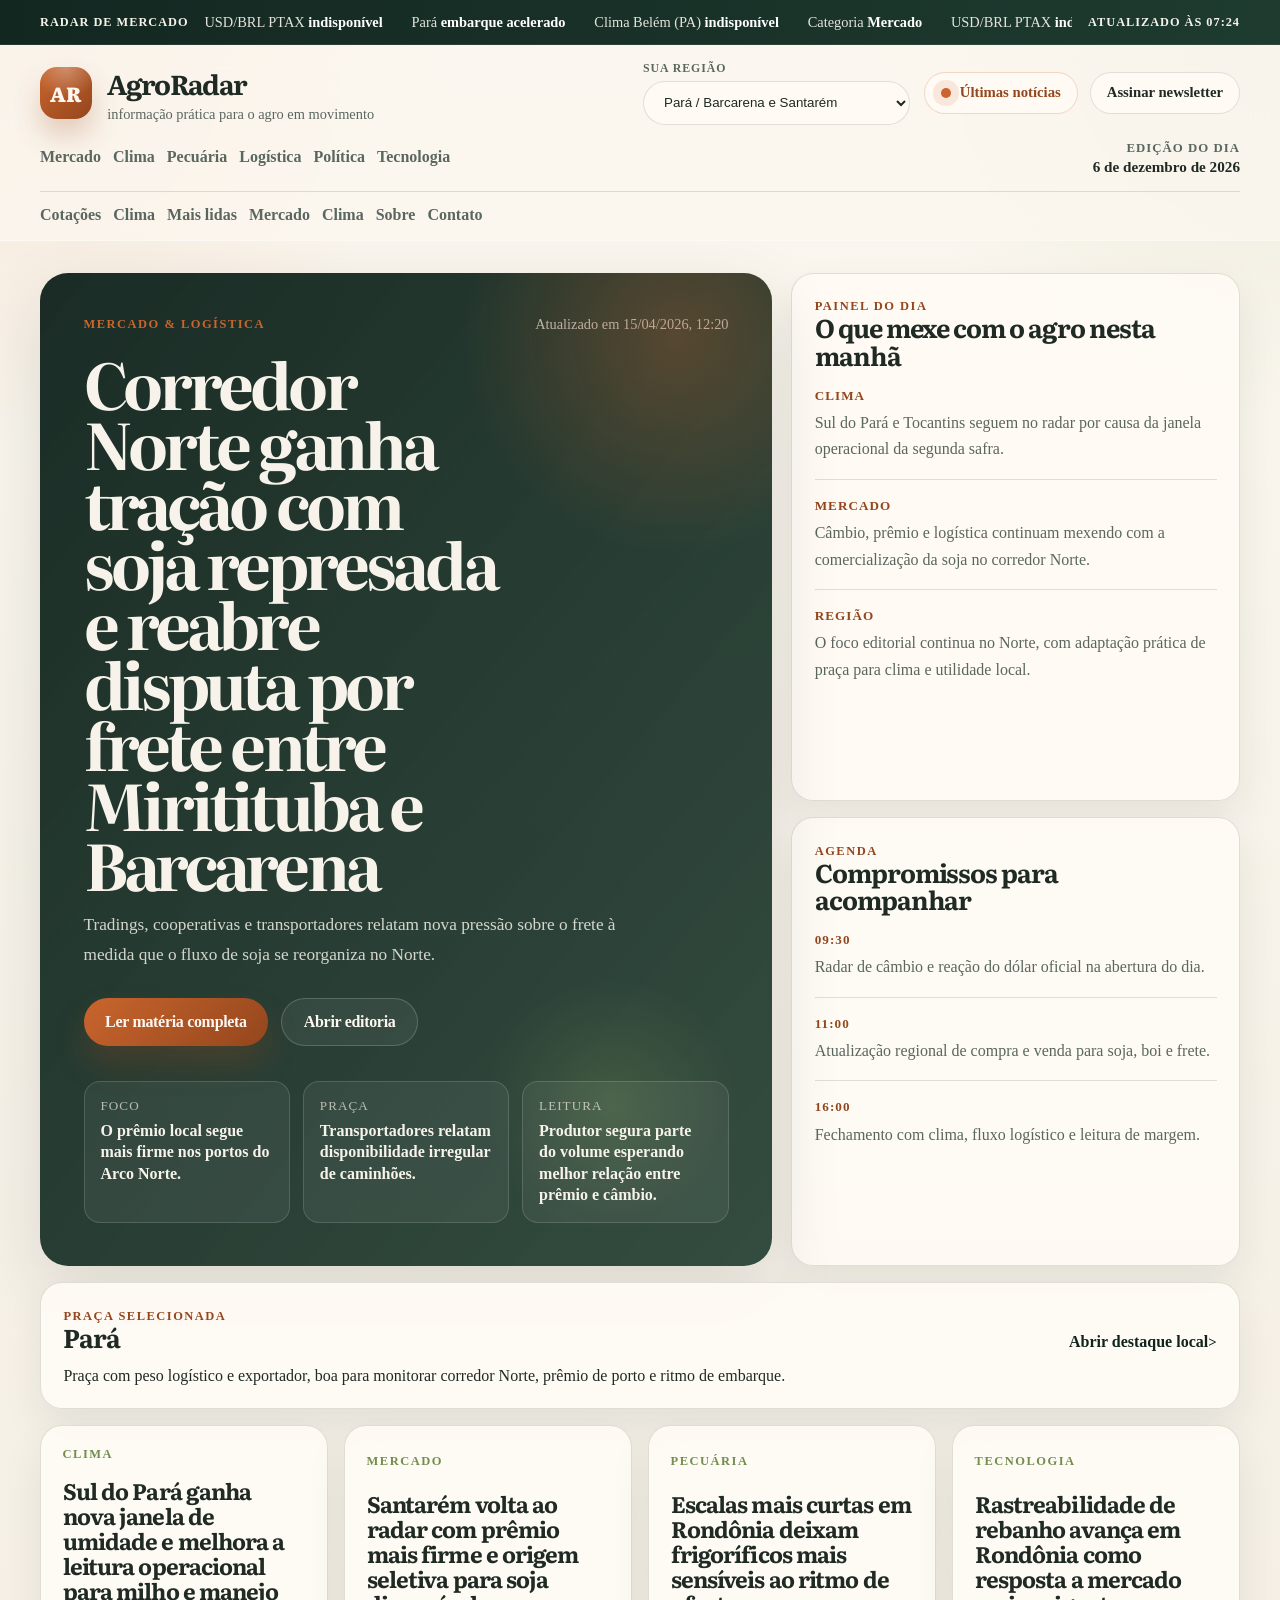
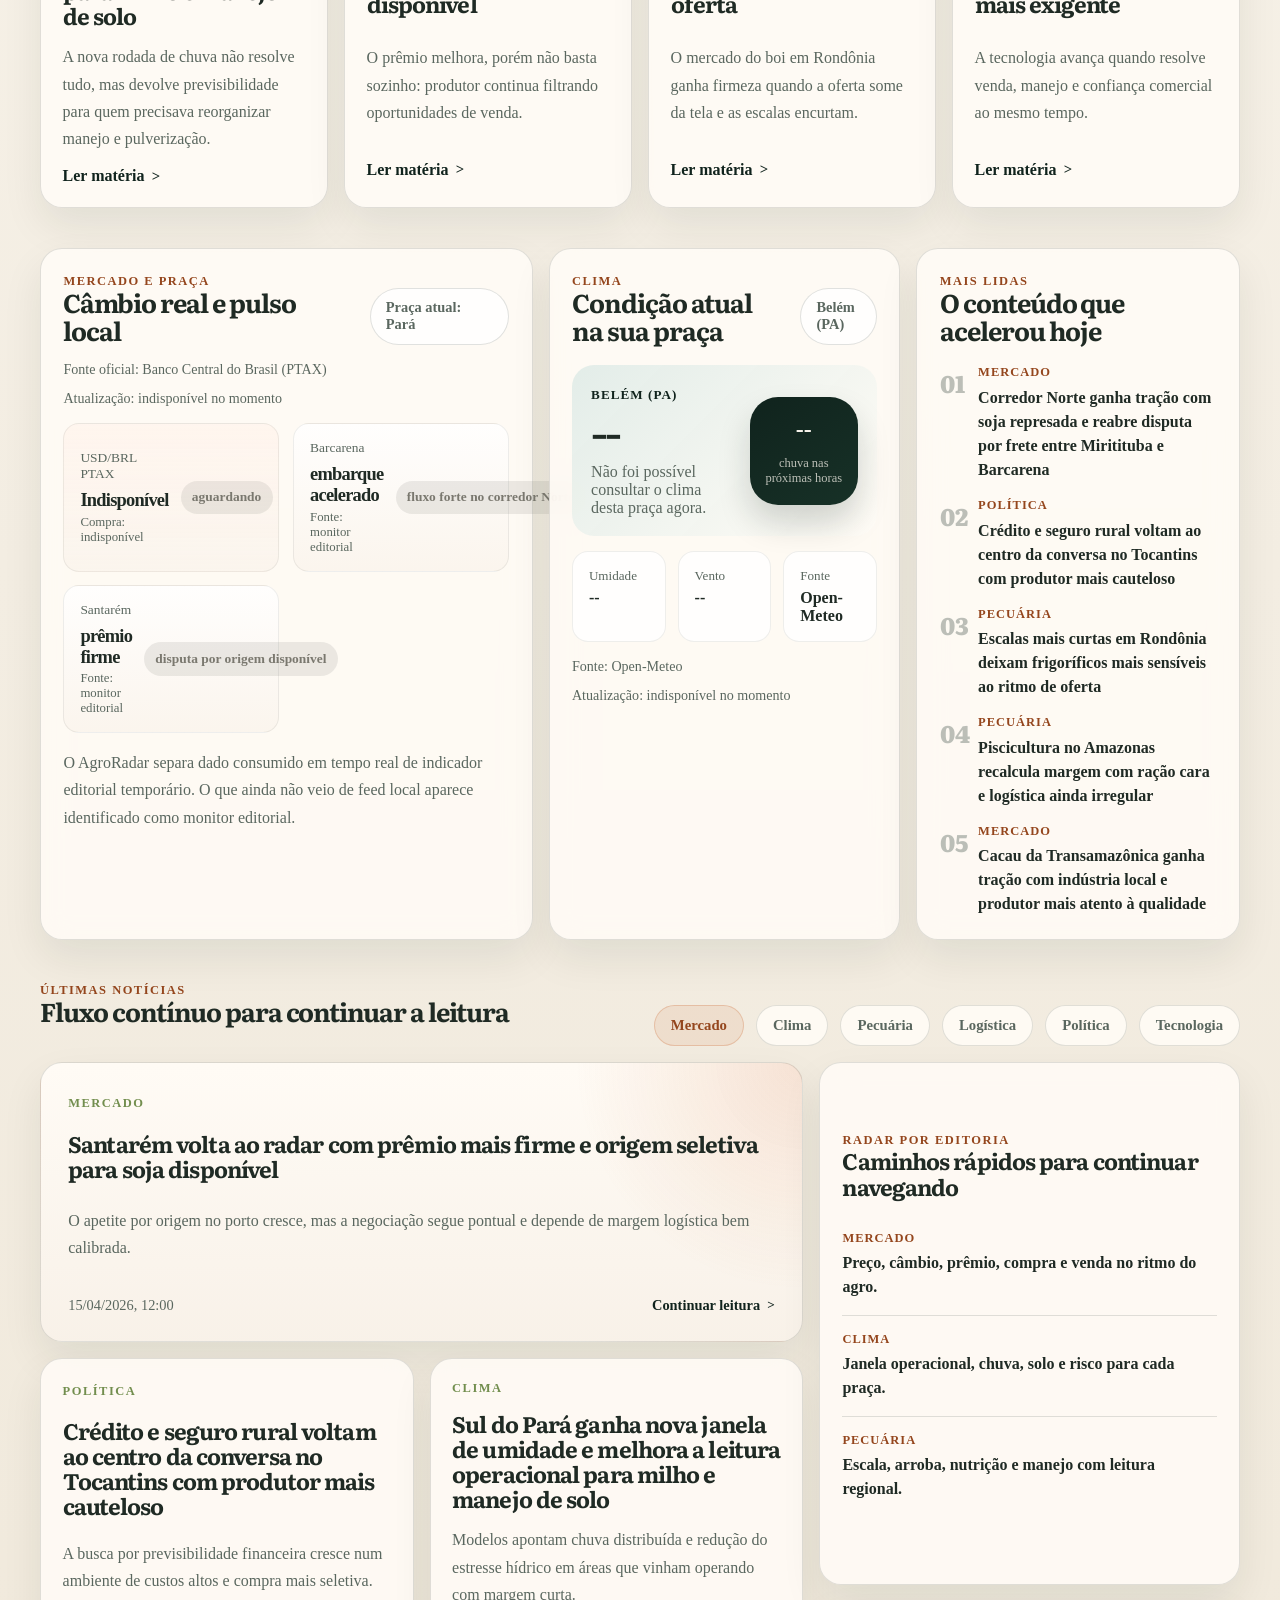
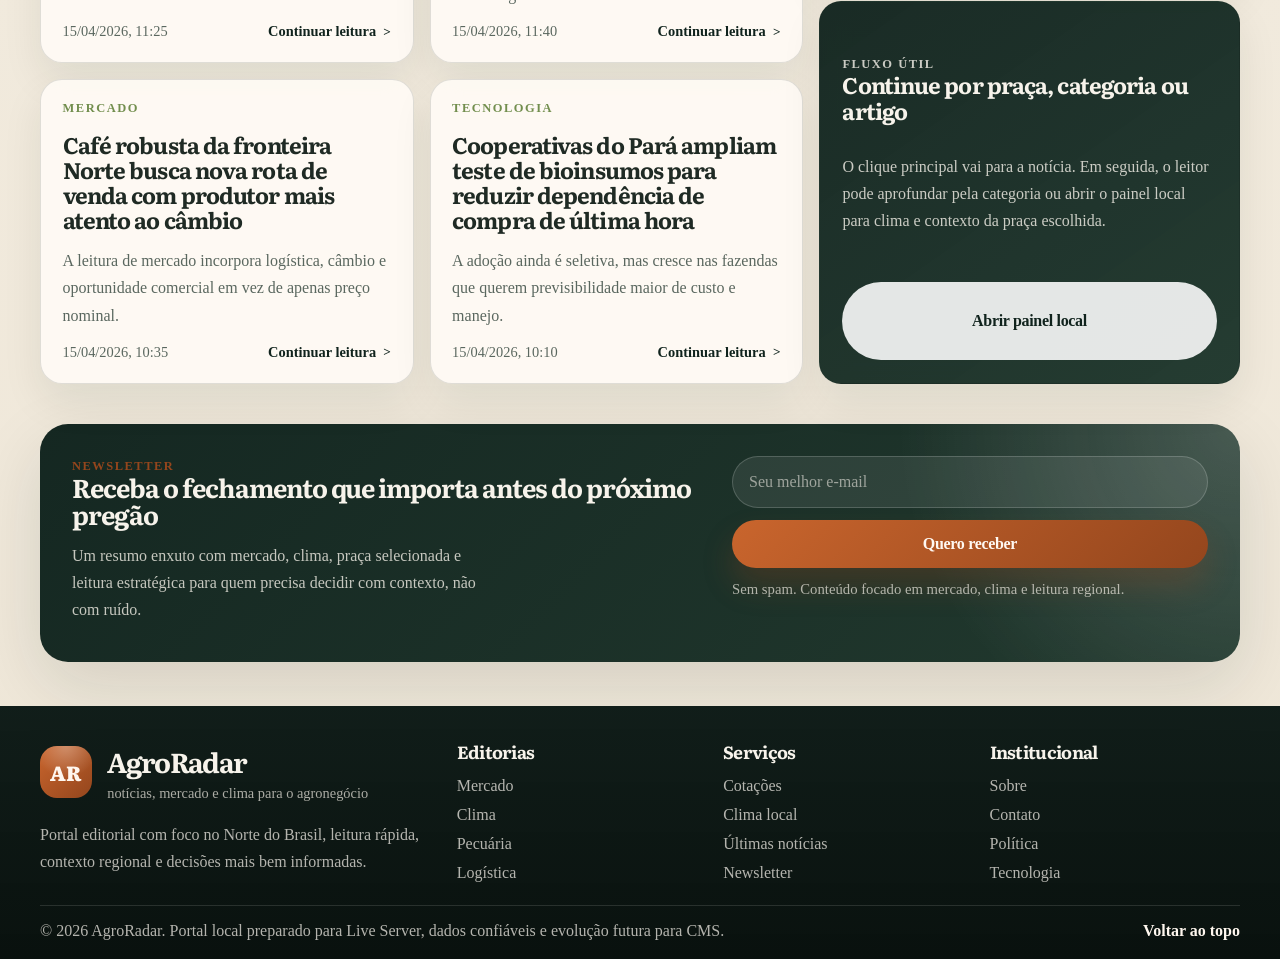
==== commit 9d877c27: "checkpoint: before navigation architecture refactor" ====
--- a/index.html
+++ b/index.html
@@ -6,7 +6,7 @@
   <title>AgroRadar | Notícias, mercado e clima para o agro</title>
   <meta
     name="description"
-    content="AgroRadar é um portal editorial do agronegócio com notícias, cotações, clima e análise para quem decide no campo e no mercado."
+    content="AgroRadar é um portal editorial do agronegócio com foco no Norte, notícias úteis, dados confiáveis e adaptação regional."
   >
   <link rel="preconnect" href="https://fonts.googleapis.com">
   <link rel="preconnect" href="https://fonts.gstatic.com" crossorigin>
@@ -16,124 +16,14 @@
   >
   <link rel="stylesheet" href="css/style.css">
 </head>
-<body>
+<body data-page="home">
   <div class="page-shell">
-    <aside class="market-ticker" aria-label="Ticker de mercado">
-      <div class="container ticker-wrap">
-        <span class="ticker-label">Radar de Mercado</span>
-        <div class="ticker-window">
-          <div class="ticker-track">
-            <div class="ticker-group" aria-hidden="false">
-              <span>Soja CBOT <strong>+0,82%</strong></span>
-              <span>Milho B3 <strong>-0,34%</strong></span>
-              <span>Boi gordo <strong>R$ 324,50</strong></span>
-              <span>Dólar <strong>R$ 5,18</strong></span>
-              <span>Café arábica <strong>+1,21%</strong></span>
-              <span>Frete MT <strong>pressão moderada</strong></span>
-            </div>
-            <div class="ticker-group" aria-hidden="true">
-              <span>Soja CBOT <strong>+0,82%</strong></span>
-              <span>Milho B3 <strong>-0,34%</strong></span>
-              <span>Boi gordo <strong>R$ 324,50</strong></span>
-              <span>Dólar <strong>R$ 5,18</strong></span>
-              <span>Café arábica <strong>+1,21%</strong></span>
-              <span>Frete MT <strong>pressão moderada</strong></span>
-            </div>
-          </div>
-        </div>
-        <span class="ticker-meta">Atualizado às <span class="js-live-time">09:24</span></span>
-      </div>
-    </aside>
-
-    <header class="site-header" id="topo">
-      <div class="container header-main">
-        <a class="brand" href="index.html" aria-label="AgroRadar, voltar para a página inicial">
-          <span class="brand-mark">AR</span>
-          <span class="brand-copy">
-            <strong>AgroRadar</strong>
-            <small>informação prática para o agro em movimento</small>
-          </span>
-        </a>
-
-        <div class="header-actions">
-          <a class="pill-link is-live" href="#ultimas">Últimas notícias</a>
-          <a class="pill-link" href="#newsletter">Assinar newsletter</a>
-        </div>
-
-        <button
-          class="nav-toggle"
-          type="button"
-          aria-expanded="false"
-          aria-controls="site-navigation"
-        >
-          Menu
-        </button>
-      </div>
-
-      <div class="container header-nav-row">
-        <nav class="site-nav" id="site-navigation" aria-label="Editorias principais">
-          <a href="categoria.html">Agricultura</a>
-          <a href="categoria.html">Pecuária</a>
-          <a href="categoria.html">Mercado</a>
-          <a href="categoria.html">Clima</a>
-          <a href="categoria.html">Política</a>
-          <a href="categoria.html">Tecnologia</a>
-          <a href="categoria.html">Sustentabilidade</a>
-        </nav>
-
-        <div class="header-stamp">
-          <span>Edição do dia</span>
-          <strong class="js-live-date">15 de abril de 2026</strong>
-        </div>
-      </div>
-
-      <div class="container quick-links" aria-label="Navegação rápida">
-        <a href="#cotacoes">Cotações</a>
-        <a href="#clima">Clima</a>
-        <a href="#mais-lidas">Mais lidas</a>
-        <a href="#ultimas">Últimas</a>
-        <a href="categoria.html">Editorias</a>
-        <a href="sobre.html">Sobre</a>
-        <a href="contato.html">Contato</a>
-      </div>
-    </header>
+    <div data-site-header></div>
 
     <main>
       <section class="hero-section">
         <div class="container hero-grid">
-          <article class="hero-lead">
-            <div class="story-meta">
-              <span class="eyebrow">Mercado &amp; Safra</span>
-              <span class="story-time">Atualizado há 12 min</span>
-            </div>
-
-            <h1>Safra de milho ganha fôlego com nova janela de chuva e reacende disputa por frete no Centro-Oeste</h1>
-
-            <p class="story-summary">
-              Produtores ajustam o ritmo de plantio, traders revisam prêmio nos portos e cooperativas
-              reforçam atenção ao custo logístico nas próximas três semanas.
-            </p>
-
-            <div class="hero-actions">
-              <a class="button button--primary" href="noticia.html">Ler matéria completa</a>
-              <a class="button button--ghost" href="#cotacoes">Ver cotações do dia</a>
-            </div>
-
-            <div class="hero-metrics" aria-label="Resumo rápido do cenário">
-              <div>
-                <span>Chicago</span>
-                <strong>Soja abre em alta</strong>
-              </div>
-              <div>
-                <span>Logística</span>
-                <strong>Frete sobe em MT e GO</strong>
-              </div>
-              <div>
-                <span>Clima</span>
-                <strong>Chuvas até sexta-feira</strong>
-              </div>
-            </div>
-          </article>
+          <article class="hero-lead" data-home-hero></article>
 
           <aside class="hero-sidebar">
             <section class="briefing-card">
@@ -143,21 +33,7 @@
                   <h2>O que mexe com o agro nesta manhã</h2>
                 </div>
               </div>
-
-              <ul class="briefing-list">
-                <li>
-                  <strong>Clima</strong>
-                  <p>Mapa de chuva favorece milho safrinha e reduz estresse hídrico em parte do Paraná.</p>
-                </li>
-                <li>
-                  <strong>Mercado</strong>
-                  <p>Dólar mais firme e oferta travada dão sustentação às negociações físicas de soja.</p>
-                </li>
-                <li>
-                  <strong>Política</strong>
-                  <p>Nova rodada de crédito rural entra no radar de cooperativas e cerealistas.</p>
-                </li>
-              </ul>
+              <ul class="briefing-list" data-home-briefing></ul>
             </section>
 
             <section class="agenda-card">
@@ -167,54 +43,27 @@
                   <h2>Compromissos para acompanhar</h2>
                 </div>
               </div>
-
-              <ul class="agenda-list">
-                <li>
-                  <span>09:30</span>
-                  <p>Relatório de exportações e embarques de grãos.</p>
-                </li>
-                <li>
-                  <span>11:00</span>
-                  <p>Atualização regional do mercado do boi gordo.</p>
-                </li>
-                <li>
-                  <span>16:00</span>
-                  <p>Fechamento do dia com soja, milho, café e câmbio.</p>
-                </li>
-              </ul>
-            </section>
-          </aside>
-        </div>
-
-        <div class="container highlight-grid">
-          <article class="story-card">
-            <span class="eyebrow eyebrow--soft">Pecuária</span>
-            <h3>Arroba firme no interior paulista amplia retenção e muda estratégia de compra dos frigoríficos</h3>
-            <p>Movimento mais cauteloso na escala eleva a sensibilidade do mercado ao volume de oferta.</p>
-            <a class="text-link" href="noticia.html">Ler análise</a>
-          </article>
-
-          <article class="story-card">
-            <span class="eyebrow eyebrow--soft">Tecnologia</span>
-            <h3>Sensoriamento em tempo real reduz perdas em pivôs e melhora a leitura de janela operacional</h3>
-            <p>Ferramentas ganham espaço em fazendas que precisam conciliar custo, produtividade e previsibilidade.</p>
-            <a class="text-link" href="noticia.html">Ver reportagem</a>
-          </article>
-
-          <article class="story-card">
-            <span class="eyebrow eyebrow--soft">Exportação</span>
-            <h3>Portos do Arco Norte voltam ao centro do debate com prêmio mais agressivo na soja disponível</h3>
-            <p>Traders reforçam disputa por origem e produtores voltam a revisar ritmo de comercialização.</p>
-            <a class="text-link" href="noticia.html">Entender cenário</a>
-          </article>
-
-          <article class="story-card">
-            <span class="eyebrow eyebrow--soft">Gestão</span>
-            <h3>Crédito mais seletivo obriga produtor a ajustar fluxo de caixa e rever compra antecipada de insumos</h3>
-            <p>Consultorias apontam que planejamento financeiro volta a pesar tanto quanto produtividade.</p>
-            <a class="text-link" href="noticia.html">Abrir matéria</a>
-          </article>
-        </div>
+              <ul class="agenda-list" data-home-agenda></ul>
+            </section>
+          </aside>
+        </div>
+
+        <div class="container region-focus-wrap">
+          <section class="panel region-focus-panel">
+            <div class="section-heading section-heading--compact">
+              <div>
+                <span class="section-kicker">Praça selecionada</span>
+                <h2 data-region-panel-name>Pará</h2>
+              </div>
+              <a class="section-link" data-region-highlight-link href="noticia.html">Abrir destaque local</a>
+            </div>
+            <p data-region-panel-note>
+              Praça com peso logístico e exportador, boa para monitorar corredor Norte, prêmio de porto e ritmo de embarque.
+            </p>
+          </section>
+        </div>
+
+        <div class="container highlight-grid" data-home-highlights></div>
       </section>
 
       <section class="utility-section">
@@ -222,59 +71,22 @@
           <article class="panel quotes-panel" id="cotacoes">
             <div class="section-heading">
               <div>
-                <span class="section-kicker">Cotações</span>
-                <h2>Mercado em um olhar</h2>
-              </div>
-              <a class="section-link" href="categoria.html">Ver todas</a>
-            </div>
-
-            <div class="quote-grid">
-              <article class="quote-card">
-                <div>
-                  <span>Soja Paranaguá</span>
-                  <strong>R$ 136,40</strong>
-                </div>
-                <span class="quote-trend is-up">+1,12%</span>
-              </article>
-              <article class="quote-card">
-                <div>
-                  <span>Milho Campinas</span>
-                  <strong>R$ 67,90</strong>
-                </div>
-                <span class="quote-trend is-down">-0,28%</span>
-              </article>
-              <article class="quote-card">
-                <div>
-                  <span>Boi gordo SP</span>
-                  <strong>R$ 324,50</strong>
-                </div>
-                <span class="quote-trend is-up">+0,76%</span>
-              </article>
-              <article class="quote-card">
-                <div>
-                  <span>Café arábica</span>
-                  <strong>R$ 1.286,00</strong>
-                </div>
-                <span class="quote-trend is-up">+1,21%</span>
-              </article>
-              <article class="quote-card">
-                <div>
-                  <span>Dólar comercial</span>
-                  <strong>R$ 5,18</strong>
-                </div>
-                <span class="quote-trend is-up">+0,44%</span>
-              </article>
-              <article class="quote-card">
-                <div>
-                  <span>Farelo de soja</span>
-                  <strong>US$ 342,10</strong>
-                </div>
-                <span class="quote-trend is-flat">Estável</span>
-              </article>
-            </div>
+                <span class="section-kicker">Mercado e praça</span>
+                <h2>Câmbio real e pulso local</h2>
+              </div>
+              <span class="inline-context" data-region-board-label>Praça atual: Pará</span>
+            </div>
+
+            <div class="trust-meta trust-meta--top">
+              <span data-usdbrl-source>Fonte: aguardando consulta oficial</span>
+              <span data-usdbrl-updated>Atualização: carregando</span>
+            </div>
+
+            <div class="quote-grid" data-region-board></div>
 
             <p class="panel-note">
-              Acompanhe os principais indicadores para comercialização, proteção de margem e leitura de tendência.
+              O AgroRadar separa dado consumido em tempo real de indicador editorial temporário. O
+              que ainda não veio de feed local aparece identificado como monitor editorial.
             </p>
           </article>
 
@@ -282,42 +94,41 @@
             <div class="section-heading">
               <div>
                 <span class="section-kicker">Clima</span>
-                <h2>Janela operacional nas regiões-chave</h2>
-              </div>
-              <a class="section-link" href="categoria.html">Boletim completo</a>
-            </div>
-
-            <div class="weather-tabs" role="tablist" aria-label="Regiões monitoradas">
-              <button class="weather-tab is-active" type="button" data-city="sorriso" aria-pressed="true">Sorriso (MT)</button>
-              <button class="weather-tab" type="button" data-city="luis-eduardo" aria-pressed="false">Luís Eduardo (BA)</button>
-              <button class="weather-tab" type="button" data-city="cascavel" aria-pressed="false">Cascavel (PR)</button>
+                <h2>Condição atual na sua praça</h2>
+              </div>
+              <span class="inline-context" data-weather-region-label>Belém (PA)</span>
             </div>
 
             <div class="weather-current">
               <div class="weather-copy">
-                <span class="weather-label" data-weather-city-label>Sorriso (MT)</span>
-                <strong class="weather-temp" data-weather-temp>29°C</strong>
-                <p data-weather-condition>Sol entre nuvens, chuva rápida no fim da tarde e boa umidade no solo.</p>
+                <span class="weather-label" data-weather-city-label>Belém (PA)</span>
+                <strong class="weather-temp" data-weather-temp>--</strong>
+                <p data-weather-condition>Carregando dados climáticos da praça selecionada.</p>
               </div>
               <div class="weather-badge">
-                <span data-weather-rain>62%</span>
-                <small>chance de chuva</small>
+                <span data-weather-rain>--</span>
+                <small>chuva nas próximas horas</small>
               </div>
             </div>
 
             <div class="weather-stats">
               <article>
                 <span>Umidade</span>
-                <strong data-weather-humidity>71%</strong>
+                <strong data-weather-humidity>--</strong>
               </article>
               <article>
                 <span>Vento</span>
-                <strong data-weather-wind>12 km/h</strong>
+                <strong data-weather-wind>--</strong>
               </article>
               <article>
-                <span>Janela</span>
-                <strong data-weather-window>pulverização até 15h</strong>
+                <span>Fonte</span>
+                <strong data-weather-source-name>Open-Meteo</strong>
               </article>
+            </div>
+
+            <div class="trust-meta">
+              <span data-weather-source>Fonte: Open-Meteo</span>
+              <span data-weather-updated>Atualização: carregando</span>
             </div>
           </aside>
 
@@ -329,38 +140,7 @@
               </div>
             </div>
 
-            <ol class="ranked-list">
-              <li>
-                <a href="noticia.html">
-                  <span class="ranked-category">Mercado</span>
-                  <strong>Soja trava negócios no interior enquanto prêmio nos portos reage</strong>
-                </a>
-              </li>
-              <li>
-                <a href="noticia.html">
-                  <span class="ranked-category">Clima</span>
-                  <strong>Chuva ganha força no Sul e muda manejo da segunda safra</strong>
-                </a>
-              </li>
-              <li>
-                <a href="noticia.html">
-                  <span class="ranked-category">Pecuária</span>
-                  <strong>Boi gordo sustenta patamar firme com oferta curta em praças estratégicas</strong>
-                </a>
-              </li>
-              <li>
-                <a href="noticia.html">
-                  <span class="ranked-category">Gestão</span>
-                  <strong>Produtor revê compra de defensivos e busca alongar caixa para o segundo semestre</strong>
-                </a>
-              </li>
-              <li>
-                <a href="noticia.html">
-                  <span class="ranked-category">Tecnologia</span>
-                  <strong>Ferramenta de monitoramento por talhão ganha escala em cooperativas</strong>
-                </a>
-              </li>
-            </ol>
+            <ol class="ranked-list" data-most-read></ol>
           </aside>
         </div>
       </section>
@@ -374,67 +154,11 @@
             </div>
           </div>
 
-          <div class="filter-pills" aria-label="Filtros editoriais">
-            <a class="filter-pill is-active" href="categoria.html">Todos</a>
-            <a class="filter-pill" href="categoria.html">Mercado</a>
-            <a class="filter-pill" href="categoria.html">Clima</a>
-            <a class="filter-pill" href="categoria.html">Pecuária</a>
-            <a class="filter-pill" href="categoria.html">Política</a>
-          </div>
+          <div class="filter-pills" data-category-pills></div>
         </div>
 
         <div class="container latest-layout">
-          <div class="latest-main">
-            <article class="news-card news-card--feature">
-              <span class="eyebrow eyebrow--soft">Mercado</span>
-              <h3>Fechamento de soja no Brasil volta a refletir prêmio regional e menor apetite do produtor</h3>
-              <p>Corretoras relatam negócios pontuais, foco em margem e seletividade nas operações para entrega curta.</p>
-              <div class="news-card-footer">
-                <span>Há 18 min</span>
-                <a class="text-link" href="noticia.html">Continuar leitura</a>
-              </div>
-            </article>
-
-            <article class="news-card">
-              <span class="eyebrow eyebrow--soft">Clima</span>
-              <h3>Frente fria avança no Sul e melhora a perspectiva hídrica de áreas pressionadas</h3>
-              <p>Leitura operacional indica alívio para parte do milho e ajuste no manejo de solo.</p>
-              <div class="news-card-footer">
-                <span>Há 24 min</span>
-                <a class="text-link" href="noticia.html">Abrir matéria</a>
-              </div>
-            </article>
-
-            <article class="news-card">
-              <span class="eyebrow eyebrow--soft">Pecuária</span>
-              <h3>Confinamento reavalia reposição com dieta ainda pressionada por insumos</h3>
-              <p>Planilhas mais apertadas reforçam a busca por escala eficiente e compra antecipada seletiva.</p>
-              <div class="news-card-footer">
-                <span>Há 31 min</span>
-                <a class="text-link" href="noticia.html">Ler agora</a>
-              </div>
-            </article>
-
-            <article class="news-card">
-              <span class="eyebrow eyebrow--soft">Política</span>
-              <h3>Agenda em Brasília recoloca crédito e seguro rural no centro das negociações</h3>
-              <p>Representantes do setor tentam antecipar sinais para o planejamento do próximo ciclo.</p>
-              <div class="news-card-footer">
-                <span>Há 42 min</span>
-                <a class="text-link" href="noticia.html">Ver bastidores</a>
-              </div>
-            </article>
-
-            <article class="news-card">
-              <span class="eyebrow eyebrow--soft">Tecnologia</span>
-              <h3>Telemetria em máquinas cresce como diferencial para reduzir ociosidade no plantio</h3>
-              <p>Gestores cruzam dados de manutenção e operação para diminuir paradas em janelas curtas.</p>
-              <div class="news-card-footer">
-                <span>Há 51 min</span>
-                <a class="text-link" href="noticia.html">Explorar tema</a>
-              </div>
-            </article>
-          </div>
+          <div class="latest-main" data-latest-feed></div>
 
           <aside class="latest-sidebar">
             <section class="panel sidebar-panel">
@@ -445,113 +169,36 @@
                 </div>
               </div>
 
-              <a class="topic-link" href="categoria.html">
-                <span>Mercado</span>
-                <strong>Soja, milho, boi, café e câmbio em atualização contínua</strong>
-              </a>
-              <a class="topic-link" href="categoria.html">
-                <span>Clima</span>
-                <strong>Mapas operacionais e leitura prática por região produtiva</strong>
-              </a>
-              <a class="topic-link" href="categoria.html">
-                <span>Gestão</span>
-                <strong>Crédito, seguro, insumos e custo para decisão no campo</strong>
-              </a>
+              <div data-topic-links></div>
             </section>
 
             <section class="panel sidebar-panel sidebar-panel--accent">
               <div class="section-heading section-heading--compact">
                 <div>
-                  <span class="section-kicker">CTA editorial</span>
-                  <h2>Comece pelo essencial</h2>
-                </div>
-              </div>
-
-              <p>Se o objetivo é decidir rápido, veja primeiro cotações, clima e o bloco de notícias em atualização.</p>
-              <a class="button button--secondary" href="#cotacoes">Abrir painel utilitário</a>
+                  <span class="section-kicker">Fluxo útil</span>
+                  <h2>Continue por praça, categoria ou artigo</h2>
+                </div>
+              </div>
+
+              <p>
+                O clique principal vai para a notícia. Em seguida, o leitor pode aprofundar pela
+                categoria ou abrir o painel local para clima e contexto da praça escolhida.
+              </p>
+              <a class="button button--secondary" href="#cotacoes">Abrir painel local</a>
             </section>
           </aside>
         </div>
       </section>
 
       <section class="newsletter-section" id="newsletter">
-        <div class="container">
-          <div class="newsletter-card">
-            <div class="newsletter-copy">
-              <span class="section-kicker">Newsletter</span>
-              <h2>Receba o fechamento que importa antes do próximo pregão</h2>
-              <p>
-                Um resumo enxuto com mercado, clima, agenda e leitura estratégica para quem precisa
-                decidir com mais contexto e menos ruído.
-              </p>
-            </div>
-
-            <form class="newsletter-form" data-newsletter-form>
-              <label class="visually-hidden" for="newsletter-email">Seu e-mail</label>
-              <input
-                id="newsletter-email"
-                name="email"
-                type="email"
-                placeholder="Seu melhor e-mail"
-                required
-              >
-              <button class="button button--primary" type="submit">Quero receber</button>
-              <p class="form-note">Sem spam. Conteúdo focado em mercado, clima e gestão.</p>
-              <p class="form-feedback" data-form-feedback role="status" aria-live="polite"></p>
-            </form>
-          </div>
-        </div>
+        <div class="container" data-newsletter-slot></div>
       </section>
     </main>
 
-    <footer class="site-footer">
-      <div class="container footer-grid">
-        <section class="footer-brand">
-          <a class="brand brand--footer" href="index.html">
-            <span class="brand-mark">AR</span>
-            <span class="brand-copy">
-              <strong>AgroRadar</strong>
-              <small>notícias, mercado e clima para o agronegócio</small>
-            </span>
-          </a>
-          <p>
-            Portal editorial pensado para leitura rápida, navegação interna forte e atualização
-            contínua de temas que mexem com o agro brasileiro.
-          </p>
-        </section>
-
-        <nav class="footer-column" aria-label="Editorias do rodapé">
-          <h3>Editorias</h3>
-          <a href="categoria.html">Agricultura</a>
-          <a href="categoria.html">Pecuária</a>
-          <a href="categoria.html">Mercado</a>
-          <a href="categoria.html">Clima</a>
-        </nav>
-
-        <nav class="footer-column" aria-label="Serviços do rodapé">
-          <h3>Serviços</h3>
-          <a href="#cotacoes">Cotações</a>
-          <a href="#clima">Boletim climático</a>
-          <a href="#mais-lidas">Mais lidas</a>
-          <a href="#newsletter">Newsletter</a>
-        </nav>
-
-        <nav class="footer-column" aria-label="Institucional do rodapé">
-          <h3>Institucional</h3>
-          <a href="sobre.html">Sobre</a>
-          <a href="contato.html">Contato</a>
-          <a href="categoria.html">Publicidade</a>
-          <a href="categoria.html">Política editorial</a>
-        </nav>
-      </div>
-
-      <div class="container footer-bottom">
-        <p>&copy; 2026 AgroRadar. Página inicial editorial para avaliação local em Live Server.</p>
-        <a href="#topo">Voltar ao topo</a>
-      </div>
-    </footer>
+    <div data-site-footer></div>
   </div>
 
+  <script src="js/data.js"></script>
   <script src="js/script.js"></script>
 </body>
 </html>
--- a/css/style.css
+++ b/css/style.css
@@ -1282,3 +1282,302 @@
     border-radius: 22px;
   }
 }
+
+.header-utility {
+  display: flex;
+  align-items: center;
+  gap: 0.9rem;
+  margin-left: auto;
+}
+
+.region-switcher {
+  display: grid;
+  gap: 0.3rem;
+  min-width: 240px;
+}
+
+.region-switcher span {
+  font-size: 0.74rem;
+  font-weight: 800;
+  letter-spacing: 0.08em;
+  text-transform: uppercase;
+  color: var(--ink-soft);
+}
+
+.region-switcher select {
+  min-height: 44px;
+  padding: 0 1rem;
+  border: 1px solid var(--line);
+  border-radius: 999px;
+  background: rgba(255, 251, 245, 0.92);
+  color: var(--ink);
+}
+
+.inline-context {
+  display: inline-flex;
+  align-items: center;
+  min-height: 40px;
+  padding: 0.65rem 0.95rem;
+  border: 1px solid var(--line);
+  border-radius: 999px;
+  background: rgba(255, 255, 255, 0.72);
+  color: var(--ink-soft);
+  font-size: 0.9rem;
+  font-weight: 700;
+}
+
+.region-focus-wrap {
+  margin-top: 1rem;
+}
+
+.region-focus-panel {
+  padding: 1.4rem;
+}
+
+.trust-meta {
+  display: flex;
+  align-items: center;
+  justify-content: space-between;
+  gap: 0.75rem;
+  flex-wrap: wrap;
+  margin-top: 1rem;
+  color: var(--ink-soft);
+  font-size: 0.88rem;
+}
+
+.trust-meta--top {
+  margin-top: -0.25rem;
+  margin-bottom: 1rem;
+}
+
+.quote-card__stack {
+  display: grid;
+  gap: 0.2rem;
+}
+
+.quote-card__stack small {
+  color: var(--ink-soft);
+  font-size: 0.8rem;
+}
+
+.quote-card--live {
+  background: linear-gradient(180deg, rgba(255, 245, 238, 0.95), rgba(250, 244, 236, 0.82));
+}
+
+.story-card--link {
+  transition:
+    transform 180ms ease,
+    box-shadow 180ms ease,
+    border-color 180ms ease;
+}
+
+.story-card--link:hover,
+.story-card--link:focus-visible {
+  transform: translateY(-3px);
+  box-shadow: var(--shadow-strong);
+  border-color: rgba(201, 101, 45, 0.28);
+}
+
+.page-top {
+  padding: 1.8rem 0 0.8rem;
+}
+
+.page-hero {
+  padding: clamp(1.5rem, 3vw, 2.2rem);
+  border: 1px solid var(--line);
+  border-radius: var(--radius-xl);
+  background: rgba(255, 251, 245, 0.9);
+  box-shadow: var(--shadow-soft);
+}
+
+.page-hero h1,
+.article-title,
+.category-story h2,
+.content-card h2 {
+  font-family: var(--font-serif);
+  letter-spacing: -0.05em;
+}
+
+.page-hero h1 {
+  margin-top: 0.45rem;
+  font-size: clamp(2.1rem, 4vw, 3.6rem);
+  line-height: 0.96;
+}
+
+.page-hero p,
+.article-deck,
+.article-summary p,
+.article-body-copy p,
+.content-card p {
+  color: var(--ink-soft);
+  line-height: 1.75;
+}
+
+.page-hero--content p {
+  max-width: 70ch;
+  margin-top: 0.8rem;
+}
+
+.breadcrumb {
+  display: flex;
+  align-items: center;
+  gap: 0.55rem;
+  flex-wrap: wrap;
+  margin-bottom: 1rem;
+  color: var(--ink-soft);
+  font-size: 0.92rem;
+}
+
+.breadcrumb a:hover {
+  color: var(--surface-strong);
+}
+
+.content-grid {
+  display: grid;
+  grid-template-columns: repeat(3, minmax(0, 1fr));
+  gap: 1rem;
+  margin-top: 1rem;
+}
+
+.content-card {
+  padding: 1.35rem;
+}
+
+.content-card h2 {
+  font-size: 1.55rem;
+  line-height: 1.08;
+  margin: 0.35rem 0 0.8rem;
+}
+
+.article-main-column,
+.category-shell {
+  display: grid;
+  gap: 1rem;
+}
+
+.article-hero-card,
+.category-story {
+  padding: 1.5rem;
+}
+
+.article-title {
+  font-size: clamp(2rem, 4vw, 3.4rem);
+  line-height: 0.98;
+  margin-bottom: 0.85rem;
+}
+
+.article-deck {
+  font-size: 1.08rem;
+}
+
+.article-meta-row {
+  display: flex;
+  align-items: center;
+  justify-content: space-between;
+  gap: 1rem;
+  margin-top: 1.2rem;
+  color: var(--ink-soft);
+}
+
+.article-layout,
+.category-layout {
+  display: grid;
+  grid-template-columns: minmax(0, 1.4fr) minmax(300px, 0.85fr);
+  gap: 1rem;
+}
+
+.article-body-panel {
+  padding: 1.5rem;
+}
+
+.article-summary {
+  display: grid;
+  gap: 0.45rem;
+  padding-bottom: 1rem;
+  border-bottom: 1px solid var(--line);
+}
+
+.article-summary strong,
+.article-bullets li::marker {
+  color: var(--accent-deep);
+}
+
+.article-bullets {
+  display: grid;
+  gap: 0.6rem;
+  margin: 1rem 0;
+  padding-left: 1.2rem;
+}
+
+.article-body-copy {
+  display: grid;
+  gap: 1rem;
+}
+
+.article-sidebar,
+.category-sidebar {
+  display: grid;
+  gap: 1rem;
+  align-content: start;
+}
+
+.sidebar-panel--region .button {
+  margin-top: 0.5rem;
+}
+
+.category-main {
+  display: grid;
+  gap: 1rem;
+}
+
+.category-story--lead {
+  background:
+    radial-gradient(circle at top right, rgba(201, 101, 45, 0.16), transparent 28%),
+    linear-gradient(180deg, rgba(255, 251, 245, 0.98), rgba(248, 241, 232, 0.98));
+}
+
+.category-story h2 {
+  font-size: 1.75rem;
+  line-height: 1.08;
+}
+
+@media (max-width: 1120px) {
+  .article-layout,
+  .category-layout,
+  .content-grid {
+    grid-template-columns: 1fr;
+  }
+}
+
+@media (max-width: 900px) {
+  .header-utility {
+    width: 100%;
+    justify-content: space-between;
+  }
+
+  .region-switcher {
+    min-width: min(100%, 360px);
+  }
+}
+
+@media (max-width: 720px) {
+  .header-utility {
+    flex-direction: column;
+    align-items: stretch;
+  }
+
+  .trust-meta,
+  .article-meta-row {
+    align-items: flex-start;
+    flex-direction: column;
+  }
+
+  .page-hero,
+  .article-hero-card,
+  .article-body-panel,
+  .category-story,
+  .content-card,
+  .region-focus-panel {
+    padding: 1.2rem;
+  }
+}
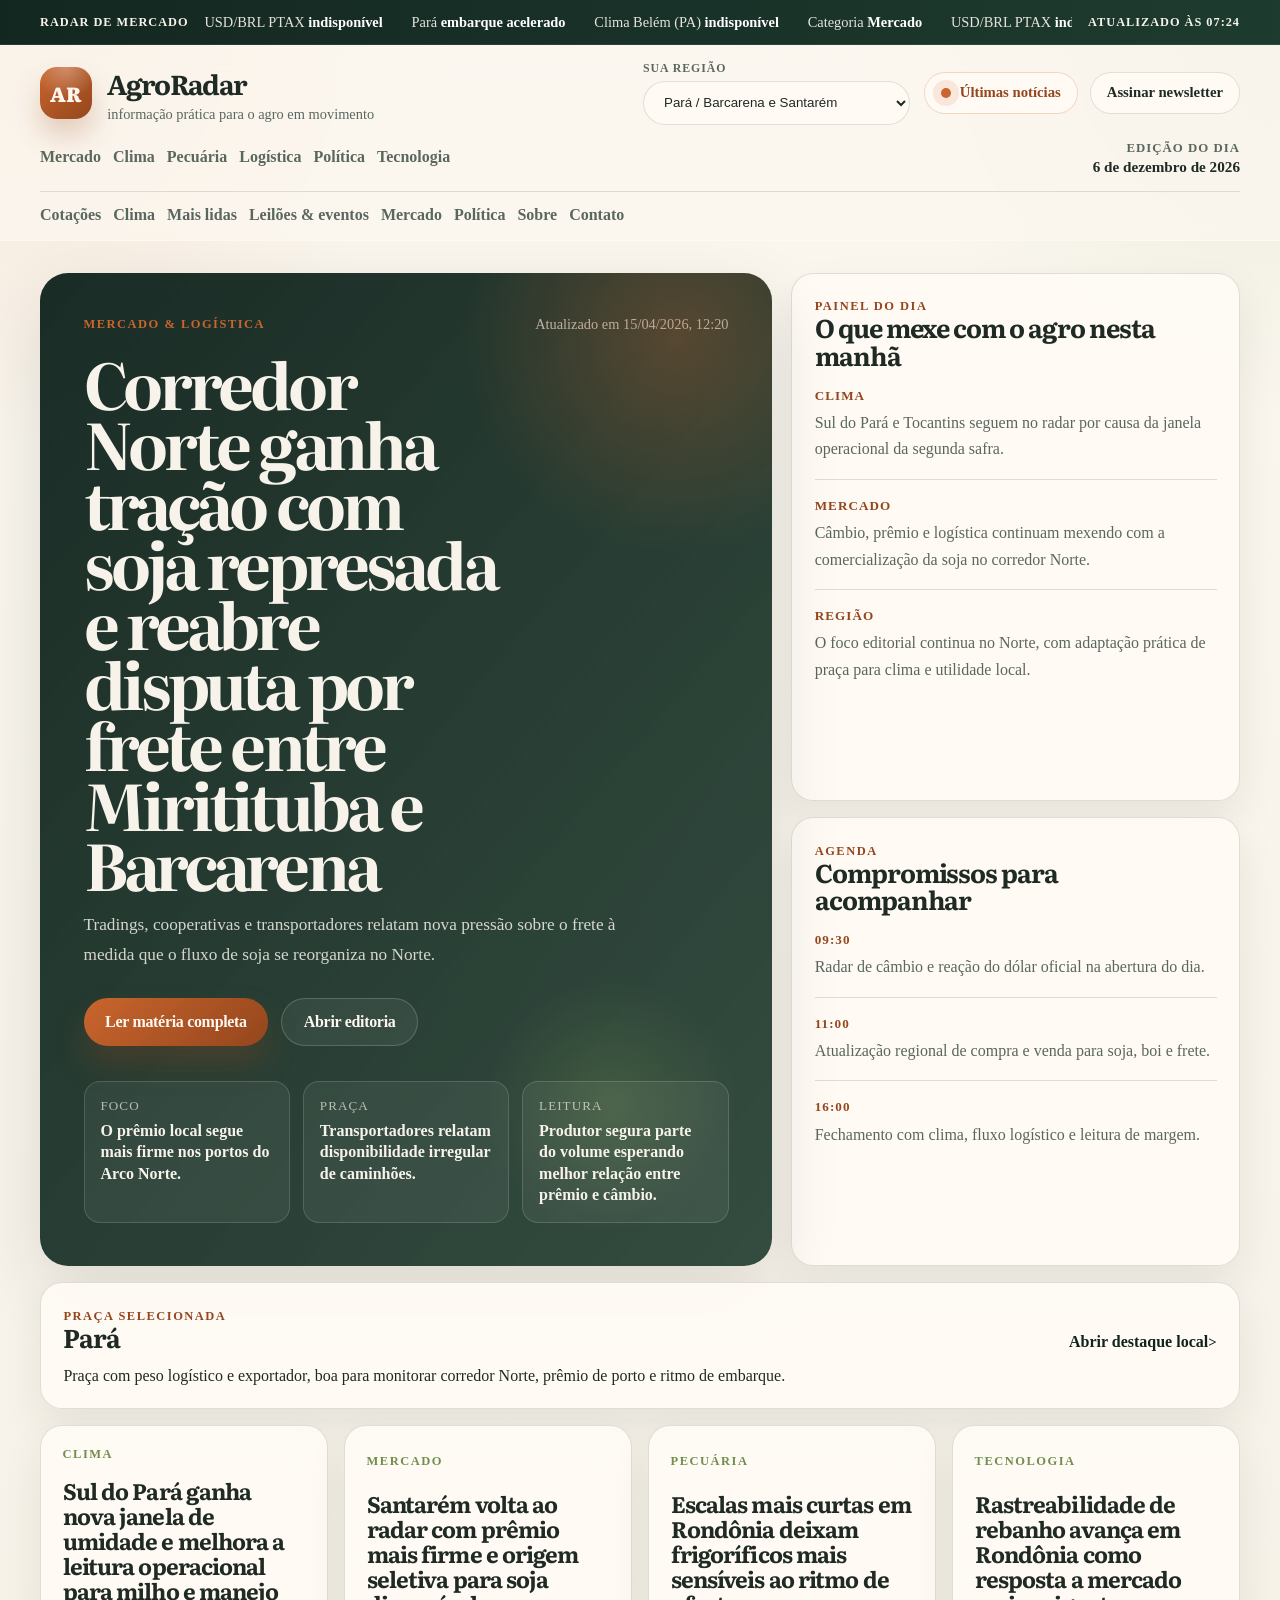
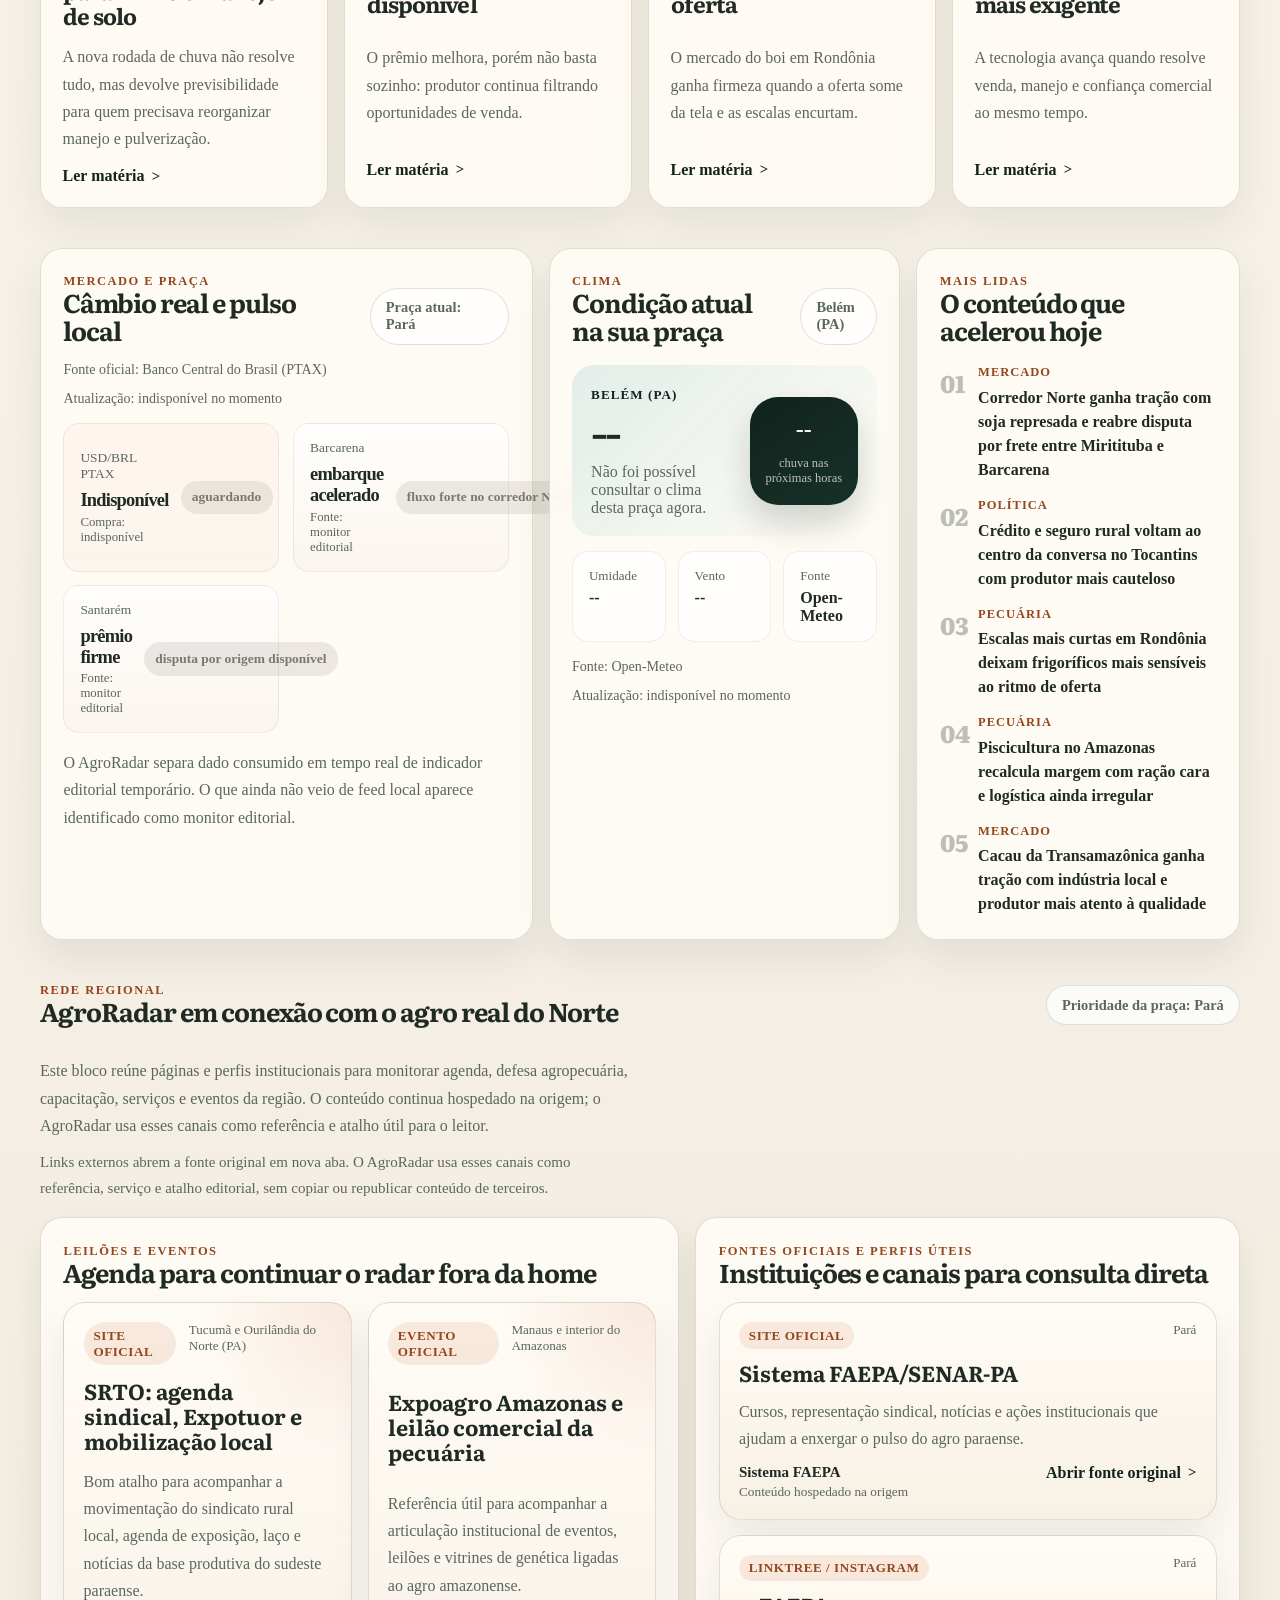
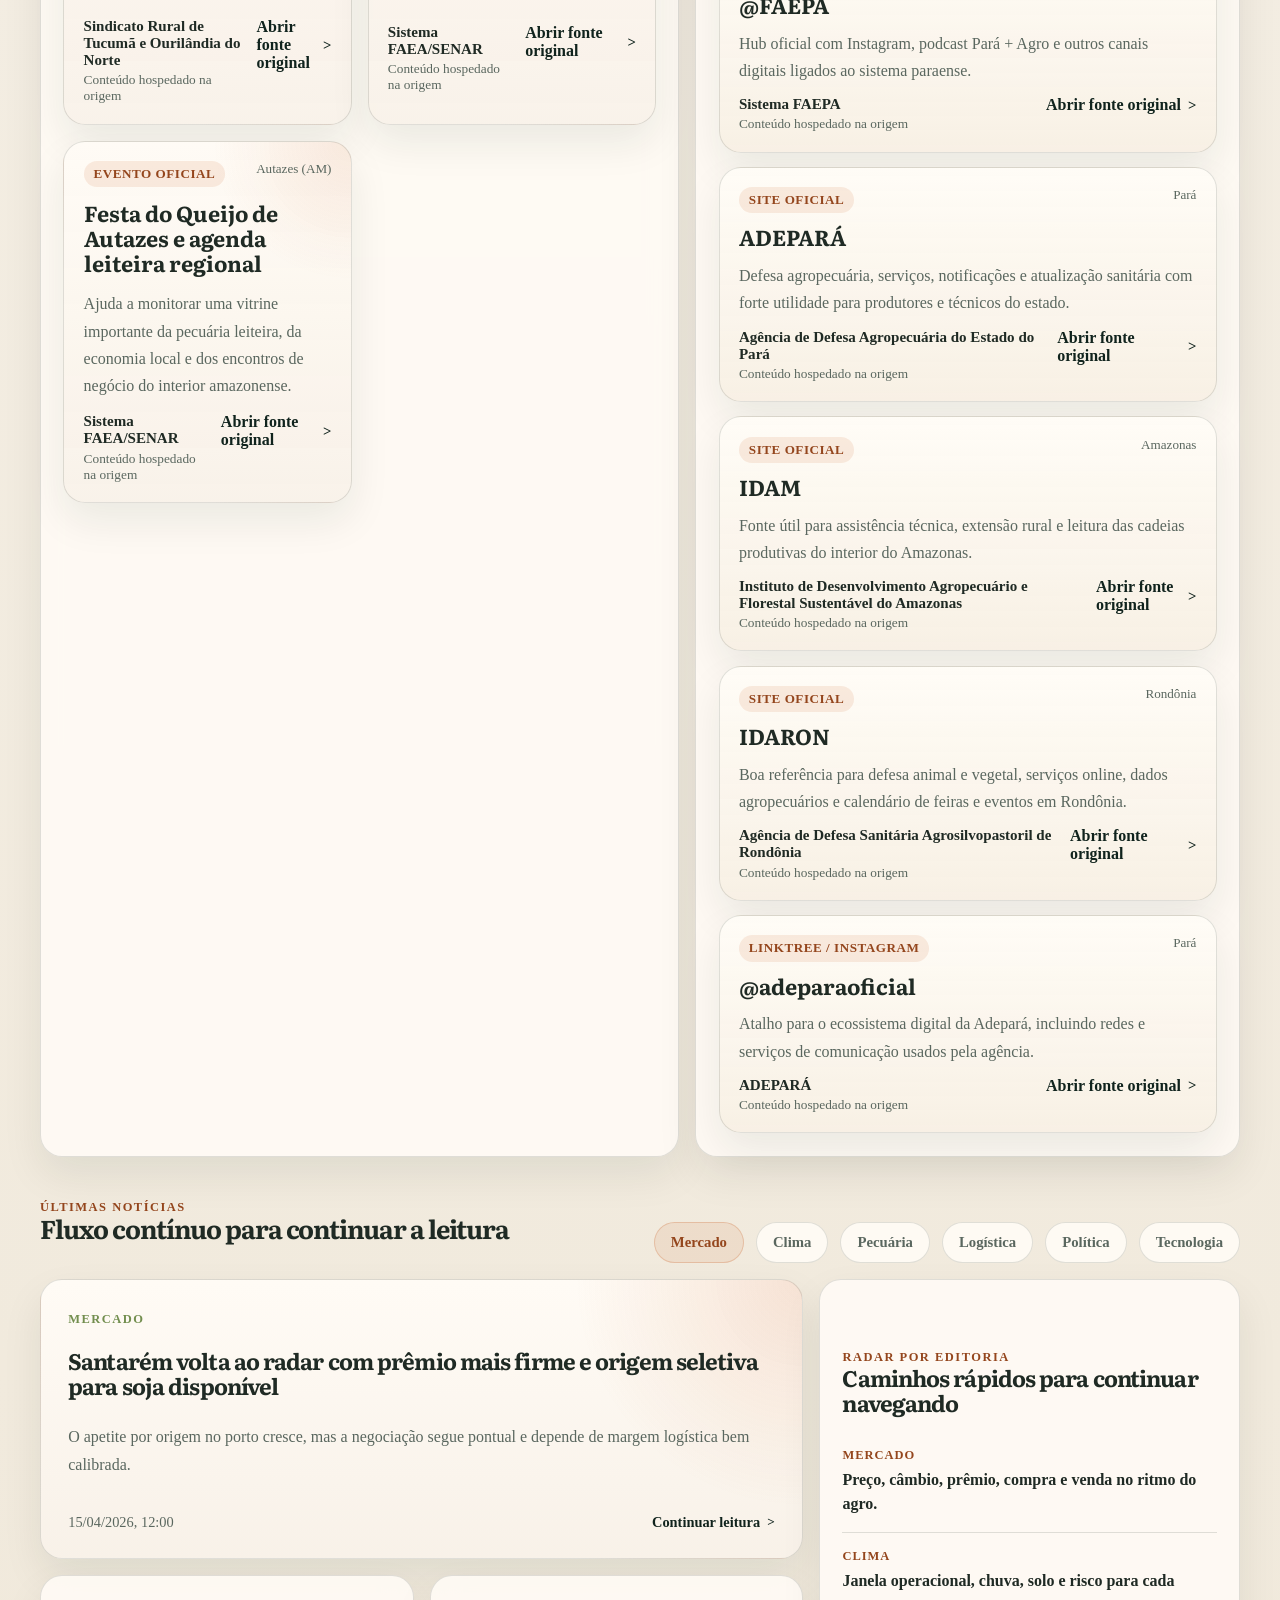
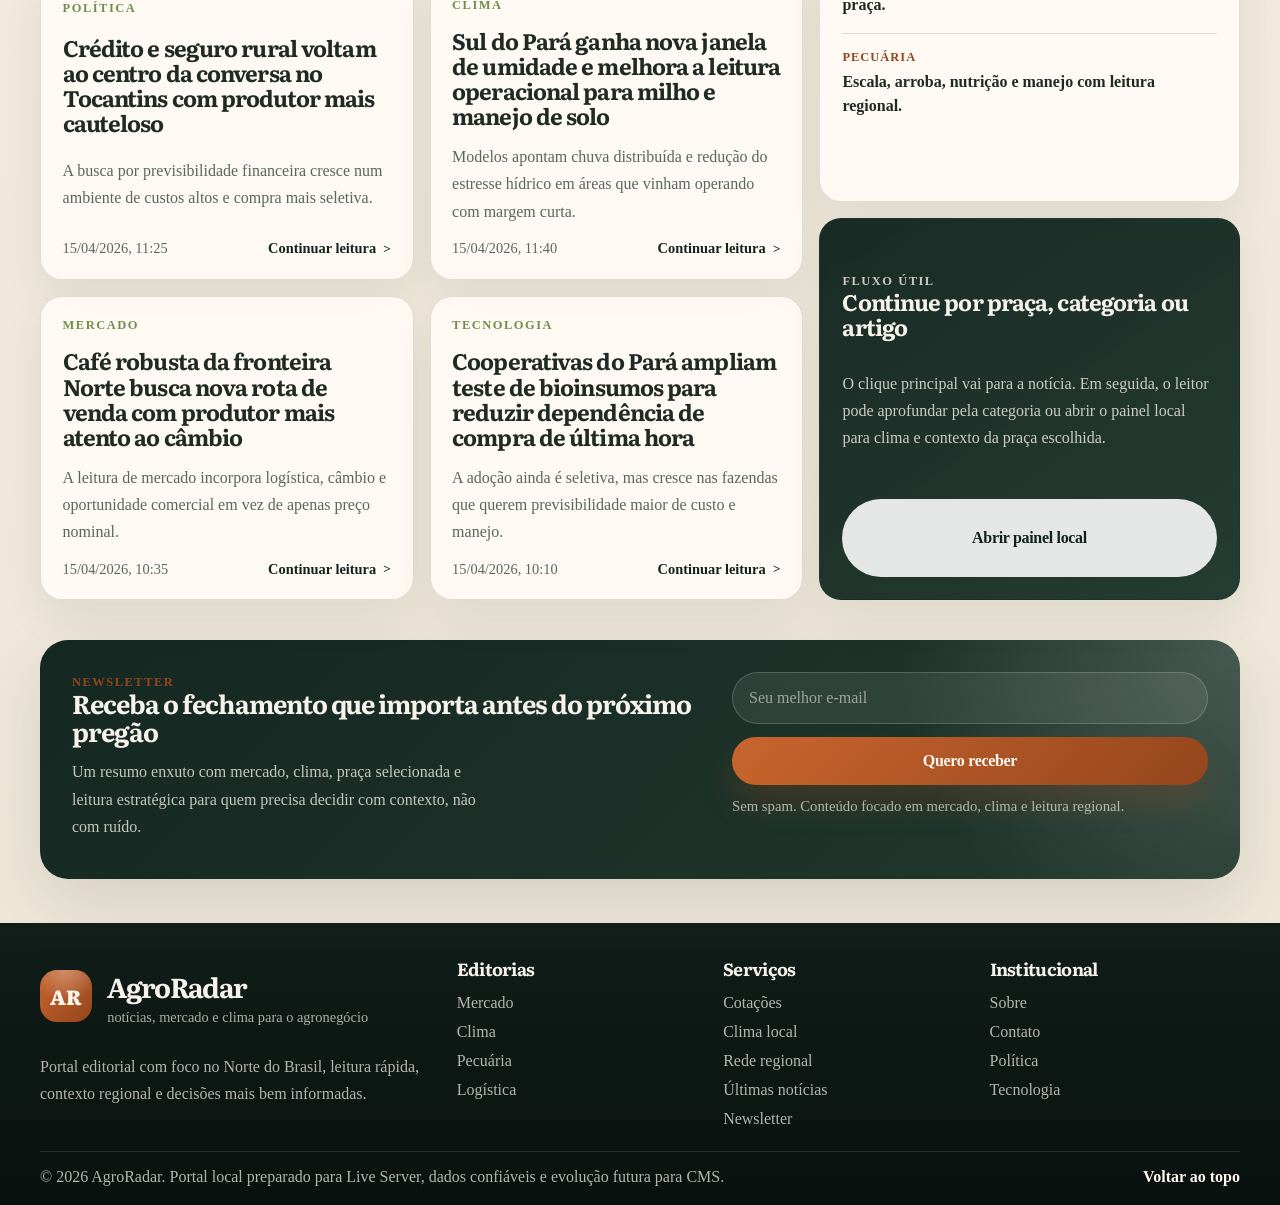
==== commit f8c97a77: "checkpoint: before homepage visual density refinement" ====
--- a/index.html
+++ b/index.html
@@ -145,6 +145,52 @@
         </div>
       </section>
 
+      <section class="regional-network-section" id="rede-regional">
+        <div class="container regional-network-intro">
+          <div class="section-heading">
+            <div>
+              <span class="section-kicker">Rede regional</span>
+              <h2 data-regional-title>Leilões, eventos e fontes do Norte</h2>
+            </div>
+            <span class="inline-context" data-regional-context>Prioridade da praça: Pará</span>
+          </div>
+
+          <p class="section-summary" data-regional-description>
+            O AgroRadar conecta o leitor à agenda regional e aos canais oficiais mais úteis do Norte,
+            sempre mantendo o conteúdo na origem.
+          </p>
+
+          <p class="regional-network-note">
+            Links externos abrem a fonte original em nova aba. O AgroRadar usa esses canais como
+            referência, serviço e atalho editorial, sem copiar ou republicar conteúdo de terceiros.
+          </p>
+        </div>
+
+        <div class="container regional-network-layout">
+          <section class="panel regional-column">
+            <div class="section-heading section-heading--compact">
+              <div>
+                <span class="section-kicker">Leilões e eventos</span>
+                <h2>Agenda para continuar o radar fora da home</h2>
+              </div>
+            </div>
+
+            <div class="regional-card-grid" data-regional-events></div>
+          </section>
+
+          <aside class="panel regional-column regional-column--sources">
+            <div class="section-heading section-heading--compact">
+              <div>
+                <span class="section-kicker">Fontes oficiais e perfis úteis</span>
+                <h2>Instituições e canais para consulta direta</h2>
+              </div>
+            </div>
+
+            <div class="regional-card-stack" data-regional-sources></div>
+          </aside>
+        </div>
+      </section>
+
       <section class="latest-section" id="ultimas">
         <div class="container latest-header">
           <div class="section-heading">
@@ -199,6 +245,7 @@
   </div>
 
   <script src="js/data.js"></script>
+  <script src="js/content.js"></script>
   <script src="js/script.js"></script>
 </body>
 </html>
--- a/css/style.css
+++ b/css/style.css
@@ -730,6 +730,120 @@
   margin-top: 1rem;
 }
 
+.section-summary,
+.regional-network-note {
+  max-width: 76ch;
+  color: var(--ink-soft);
+  line-height: 1.7;
+}
+
+.regional-network-section {
+  padding: 1.25rem 0;
+}
+
+.regional-network-intro {
+  display: grid;
+  gap: 0.7rem;
+}
+
+.regional-network-note {
+  font-size: 0.94rem;
+}
+
+.regional-network-layout {
+  display: grid;
+  grid-template-columns: minmax(0, 1.08fr) minmax(320px, 0.92fr);
+  gap: 1rem;
+  margin-top: 1rem;
+}
+
+.regional-column {
+  padding: 1.4rem;
+}
+
+.regional-card-grid {
+  display: grid;
+  grid-template-columns: repeat(2, minmax(0, 1fr));
+  gap: 1rem;
+}
+
+.regional-card-stack {
+  display: grid;
+  gap: 0.9rem;
+}
+
+.regional-link-card {
+  display: grid;
+  gap: 0.9rem;
+  padding: 1.2rem;
+  border: 1px solid var(--line);
+  border-radius: var(--radius-lg);
+  background:
+    radial-gradient(circle at top right, rgba(201, 101, 45, 0.12), transparent 30%),
+    linear-gradient(180deg, rgba(255, 251, 245, 0.96), rgba(248, 241, 232, 0.92));
+  box-shadow: var(--shadow-soft);
+}
+
+.regional-link-card--compact {
+  gap: 0.75rem;
+  background:
+    linear-gradient(180deg, rgba(255, 252, 246, 0.96), rgba(247, 239, 227, 0.9));
+}
+
+.regional-link-card__meta,
+.regional-link-card__footer {
+  display: flex;
+  align-items: flex-start;
+  justify-content: space-between;
+  gap: 0.8rem;
+}
+
+.regional-link-card__meta {
+  color: var(--ink-soft);
+  font-size: 0.82rem;
+}
+
+.regional-link-card__badge {
+  display: inline-flex;
+  align-items: center;
+  padding: 0.32rem 0.62rem;
+  border-radius: 999px;
+  background: rgba(201, 101, 45, 0.12);
+  color: var(--accent-deep);
+  font-weight: 800;
+  letter-spacing: 0.04em;
+  text-transform: uppercase;
+}
+
+.regional-link-card h3 {
+  font-family: var(--font-serif);
+  font-size: 1.35rem;
+  line-height: 1.15;
+}
+
+.regional-link-card p {
+  color: var(--ink-soft);
+  line-height: 1.7;
+}
+
+.regional-link-card__origin {
+  display: grid;
+  gap: 0.2rem;
+}
+
+.regional-link-card__origin strong {
+  font-size: 0.94rem;
+}
+
+.regional-link-card__origin small {
+  color: var(--ink-soft);
+}
+
+.region-aside-actions {
+  display: grid;
+  gap: 0.8rem;
+}
+
 .weather-tabs {
   display: flex;
   gap: 0.6rem;
@@ -1133,6 +1247,7 @@
 @media (max-width: 1120px) {
   .hero-grid,
   .utility-grid,
+  .regional-network-layout,
   .latest-layout,
   .newsletter-card,
   .footer-grid {
@@ -1221,6 +1336,7 @@
 
   .highlight-grid,
   .latest-main,
+  .regional-card-grid,
   .quote-grid {
     grid-template-columns: 1fr;
   }
@@ -1228,6 +1344,8 @@
   .latest-header,
   .section-heading,
   .footer-bottom,
+  .regional-link-card__meta,
+  .regional-link-card__footer,
   .weather-current {
     align-items: flex-start;
     flex-direction: column;
@@ -1268,6 +1386,8 @@
   .quotes-panel,
   .weather-panel,
   .reads-panel,
+  .regional-column,
+  .regional-link-card,
   .sidebar-panel,
   .story-card,
   .news-card,
@@ -1490,6 +1610,21 @@
   padding: 1.5rem;
 }
 
+.article-cover {
+  margin: 0 0 1rem;
+  overflow: hidden;
+  border: 1px solid var(--line);
+  border-radius: var(--radius-lg);
+  background: linear-gradient(180deg, rgba(255, 251, 245, 0.9), rgba(247, 239, 227, 0.9));
+}
+
+.article-cover img {
+  width: 100%;
+  height: auto;
+  aspect-ratio: 16 / 9;
+  object-fit: cover;
+}
+
 .article-summary {
   display: grid;
   gap: 0.45rem;
